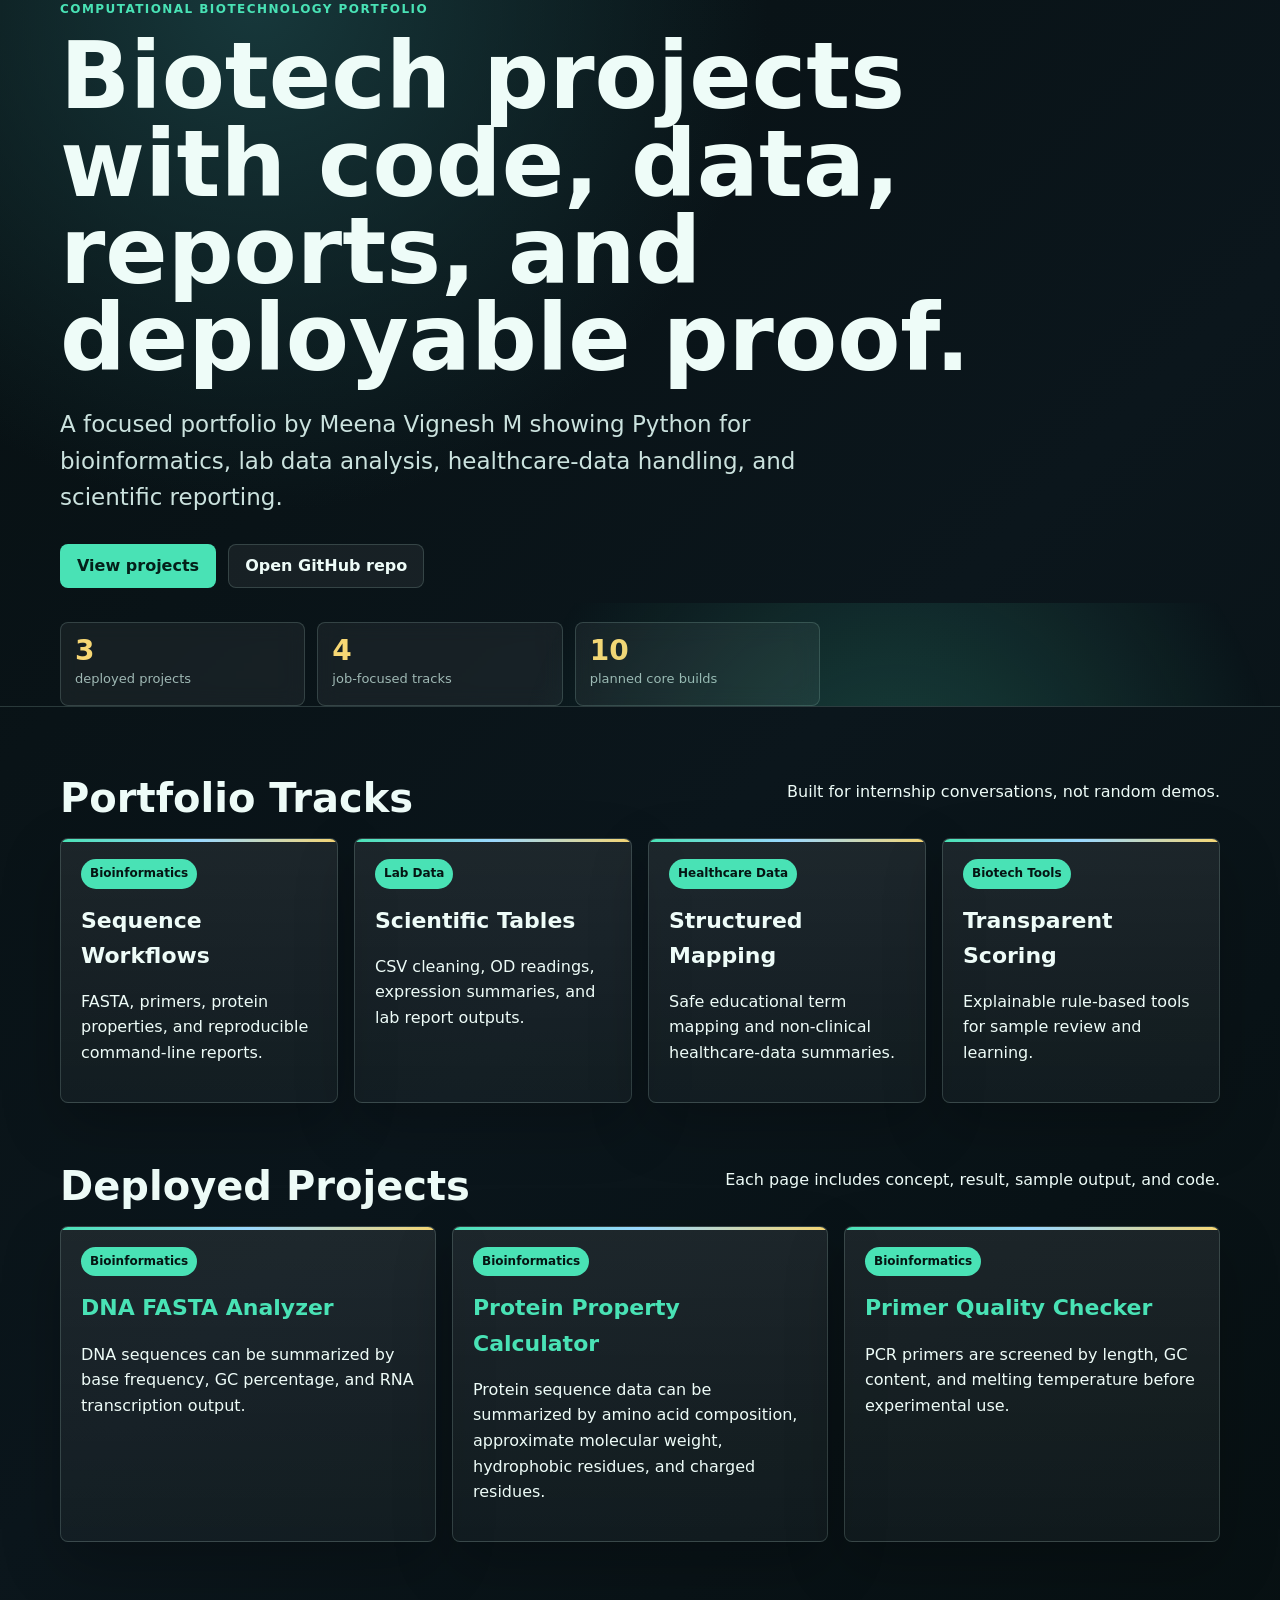
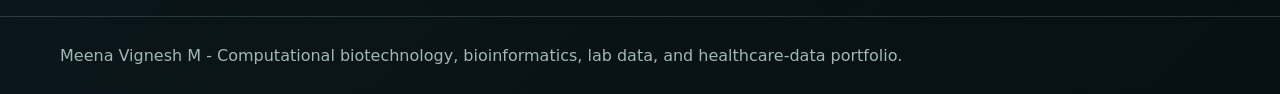
==== docs/index.html @ 9bc1ad7c "Add primer project to Pages home" ====
<!doctype html>
<html lang="en">
<head>
  <meta charset="utf-8">
  <meta name="viewport" content="width=device-width, initial-scale=1">
  <title>Computational Biotechnology Portfolio</title>
  <style>
:root { color-scheme: dark; --bg: #071012; --panel: #0d1b1f; --ink: #eefcf8; --muted: #9fb8b4; --line: rgba(191,231,223,.18); --accent: #49e2b5; --accent2: #9ad8ff; --gold: #f7d774; }
* { box-sizing: border-box; } body { margin: 0; font-family: Inter, ui-sans-serif, system-ui, -apple-system, Segoe UI, Arial, sans-serif; color: var(--ink); background: radial-gradient(circle at 20% 0%, #17383b 0, transparent 32rem), linear-gradient(135deg, #071012, #0b161c 52%, #071012); line-height: 1.6; } a { color: var(--accent); text-decoration: none; } a:hover { text-decoration: underline; } .wrap { width: min(1160px, calc(100% - 34px)); margin: 0 auto; } .hero { min-height: 78vh; display: grid; align-items: center; border-bottom: 1px solid var(--line); position: relative; overflow: hidden; } .hero:after { content: ""; position: absolute; inset: auto -10% -45% 30%; height: 420px; background: radial-gradient(circle, rgba(73,226,181,.22), transparent 70%); pointer-events: none; } .kicker { color: var(--accent); font-weight: 800; letter-spacing: .12em; text-transform: uppercase; font-size: 12px; } h1 { max-width: 920px; margin: 14px 0 18px; font-size: clamp(42px, 8vw, 92px); line-height: .95; letter-spacing: 0; } .lead { max-width: 760px; color: #cbe2de; font-size: clamp(17px, 2.2vw, 23px); } .hero-actions { display: flex; flex-wrap: wrap; gap: 12px; margin-top: 28px; } .button { display: inline-flex; align-items: center; justify-content: center; min-height: 44px; padding: 0 16px; border-radius: 8px; border: 1px solid var(--line); background: rgba(255,255,255,.06); color: var(--ink); font-weight: 750; } .button.primary { background: var(--accent); color: #04201a; border-color: transparent; } .stats { display: grid; grid-template-columns: repeat(auto-fit, minmax(160px, 1fr)); gap: 12px; margin-top: 34px; max-width: 760px; } .stat { border: 1px solid var(--line); background: rgba(255,255,255,.055); border-radius: 8px; padding: 14px; backdrop-filter: blur(10px); } .stat strong { display: block; font-size: 28px; line-height: 1; color: var(--gold); } .stat span { color: var(--muted); font-size: 13px; } main { padding: 56px 0 74px; } .section-title { display: flex; align-items: end; justify-content: space-between; gap: 18px; margin: 0 0 18px; } h2 { margin: 0; font-size: clamp(25px, 4vw, 40px); line-height: 1.1; } .grid { display: grid; grid-template-columns: repeat(auto-fit, minmax(265px, 1fr)); gap: 16px; } .card { position: relative; overflow: hidden; border: 1px solid var(--line); background: linear-gradient(180deg, rgba(255,255,255,.08), rgba(255,255,255,.035)); border-radius: 8px; padding: 20px; min-height: 210px; box-shadow: 0 22px 60px rgba(0,0,0,.24); } .card:before { content: ""; position: absolute; inset: 0 0 auto; height: 3px; background: linear-gradient(90deg, var(--accent), var(--accent2), var(--gold)); } .card h3 { margin: 14px 0 8px; font-size: 22px; } .pill { display: inline-flex; padding: 5px 9px; border-radius: 999px; color: #051513; background: var(--accent); font-size: 12px; font-weight: 850; } footer { border-top: 1px solid var(--line); padding: 26px 0; color: var(--muted); }
@media (max-width: 860px) { .hero { min-height: auto; padding: 72px 0; } }
  </style>
</head>
<body>
<header class="hero"><div class="wrap">
  <div class="kicker">Computational Biotechnology Portfolio</div>
  <h1>Biotech projects with code, data, reports, and deployable proof.</h1>
  <p class="lead">A focused portfolio by Meena Vignesh M showing Python for bioinformatics, lab data analysis, healthcare-data handling, and scientific reporting.</p>
  <div class="hero-actions"><a class="button primary" href="#projects">View projects</a><a class="button" href="https://github.com/meenavignesh-svg/daily-biotech-projects">Open GitHub repo</a></div>
  <div class="stats"><div class="stat"><strong>3</strong><span>deployed projects</span></div><div class="stat"><strong>4</strong><span>job-focused tracks</span></div><div class="stat"><strong>10</strong><span>planned core builds</span></div></div>
</div></header>
<main><div class="wrap">
<div class="section-title"><h2>Portfolio Tracks</h2><p>Built for internship conversations, not random demos.</p></div>
<div class="grid">
  <div class="card"><span class="pill">Bioinformatics</span><h3>Sequence Workflows</h3><p>FASTA, primers, protein properties, and reproducible command-line reports.</p></div>
  <div class="card"><span class="pill">Lab Data</span><h3>Scientific Tables</h3><p>CSV cleaning, OD readings, expression summaries, and lab report outputs.</p></div>
  <div class="card"><span class="pill">Healthcare Data</span><h3>Structured Mapping</h3><p>Safe educational term mapping and non-clinical healthcare-data summaries.</p></div>
  <div class="card"><span class="pill">Biotech Tools</span><h3>Transparent Scoring</h3><p>Explainable rule-based tools for sample review and learning.</p></div>
</div>
<div class="section-title" id="projects" style="margin-top:48px"><h2>Deployed Projects</h2><p>Each page includes concept, result, sample output, and code.</p></div>
<div class="grid">
<article class="card"><span class="pill">Bioinformatics</span><h3><a href="bioinformatics/01-dna-fasta-analyzer/">DNA FASTA Analyzer</a></h3><p>DNA sequences can be summarized by base frequency, GC percentage, and RNA transcription output.</p></article>
<article class="card"><span class="pill">Bioinformatics</span><h3><a href="bioinformatics/02-protein-property-calculator/">Protein Property Calculator</a></h3><p>Protein sequence data can be summarized by amino acid composition, approximate molecular weight, hydrophobic residues, and charged residues.</p></article>
<article class="card"><span class="pill">Bioinformatics</span><h3><a href="bioinformatics/03-primer-quality-checker/">Primer Quality Checker</a></h3><p>PCR primers are screened by length, GC content, and melting temperature before experimental use.</p></article>
</div>
</div></main>
<footer><div class="wrap">Meena Vignesh M - Computational biotechnology, bioinformatics, lab data, and healthcare-data portfolio.</div></footer>
</body>
</html>
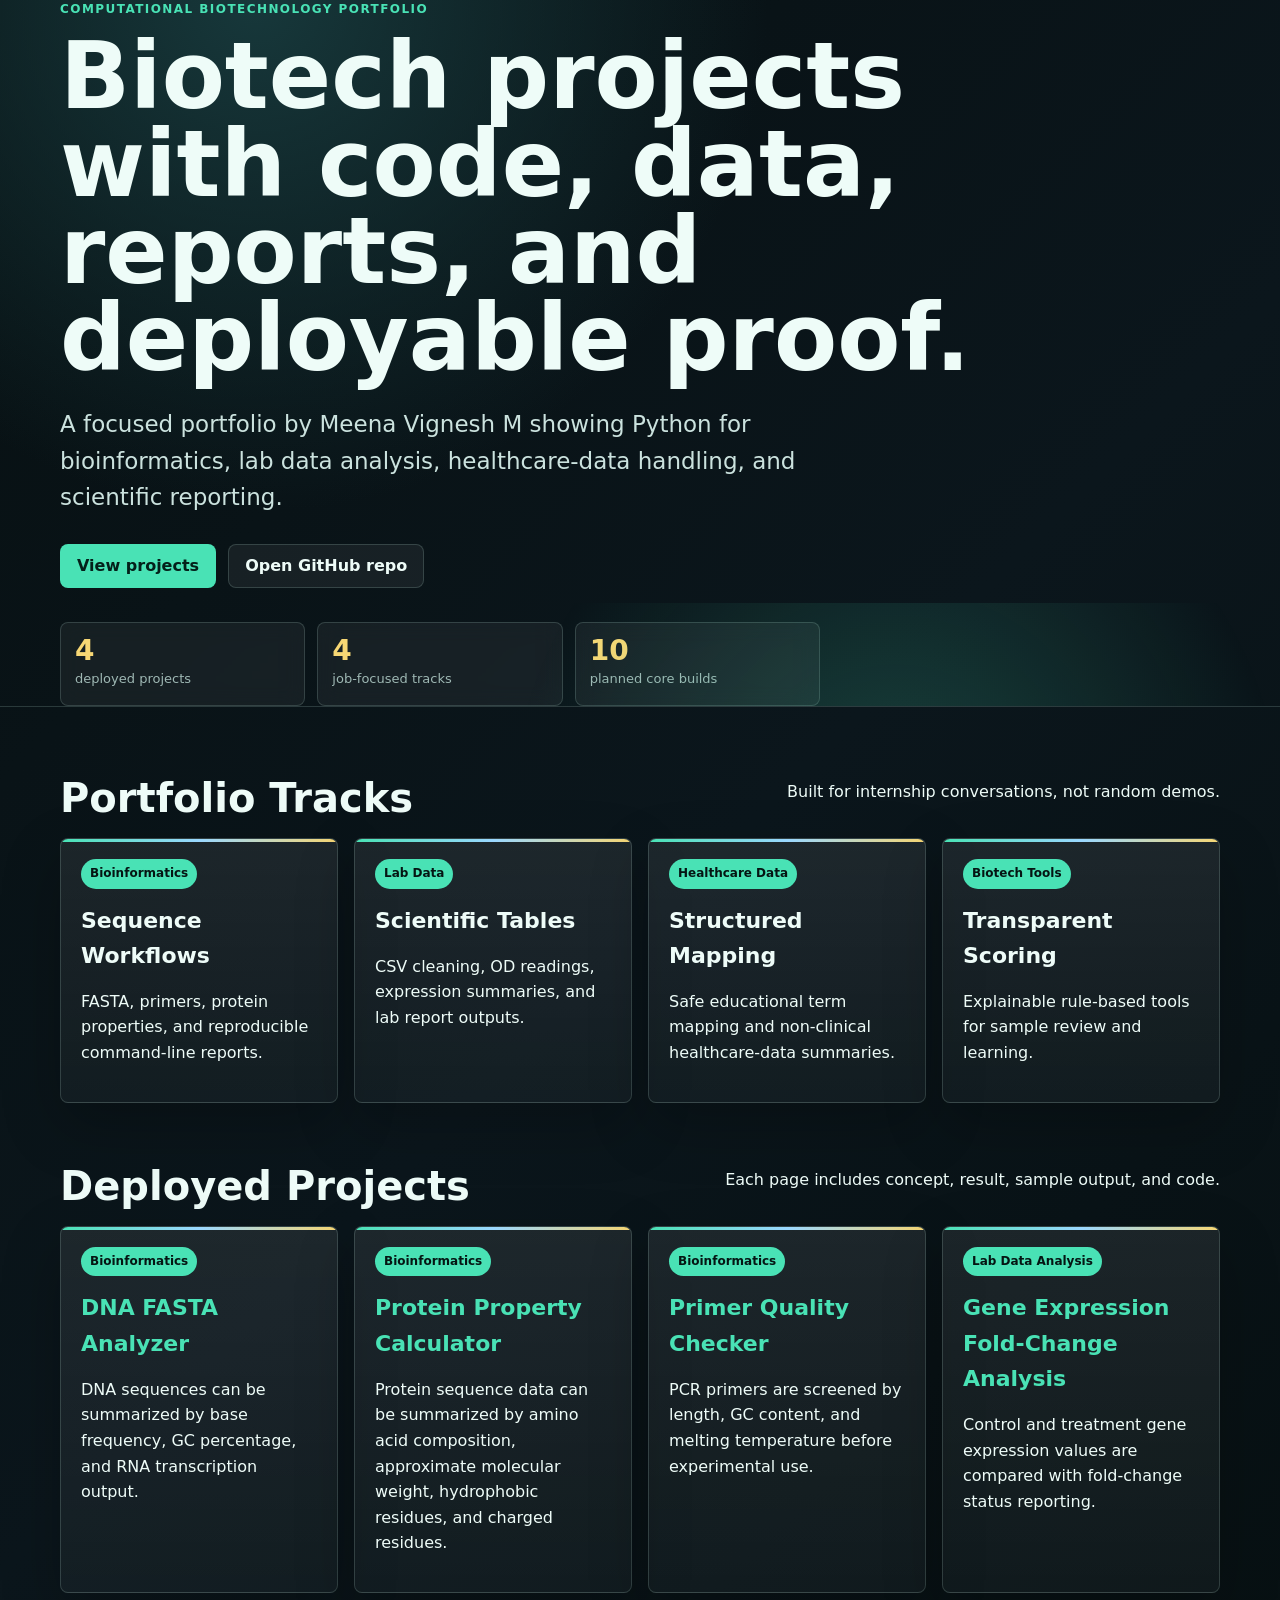
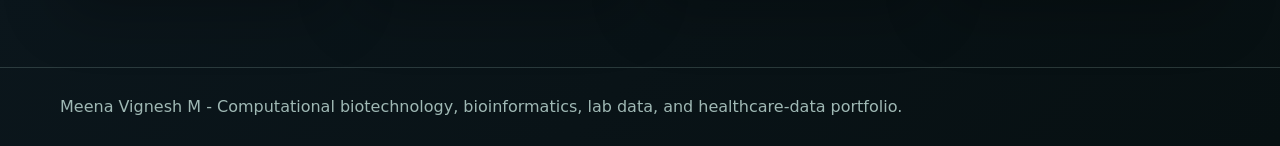
==== commit 978c18ac: "Add gene expression project to Pages home" ====
--- a/docs/index.html
+++ b/docs/index.html
@@ -16,7 +16,7 @@
   <h1>Biotech projects with code, data, reports, and deployable proof.</h1>
   <p class="lead">A focused portfolio by Meena Vignesh M showing Python for bioinformatics, lab data analysis, healthcare-data handling, and scientific reporting.</p>
   <div class="hero-actions"><a class="button primary" href="#projects">View projects</a><a class="button" href="https://github.com/meenavignesh-svg/daily-biotech-projects">Open GitHub repo</a></div>
-  <div class="stats"><div class="stat"><strong>3</strong><span>deployed projects</span></div><div class="stat"><strong>4</strong><span>job-focused tracks</span></div><div class="stat"><strong>10</strong><span>planned core builds</span></div></div>
+  <div class="stats"><div class="stat"><strong>4</strong><span>deployed projects</span></div><div class="stat"><strong>4</strong><span>job-focused tracks</span></div><div class="stat"><strong>10</strong><span>planned core builds</span></div></div>
 </div></header>
 <main><div class="wrap">
 <div class="section-title"><h2>Portfolio Tracks</h2><p>Built for internship conversations, not random demos.</p></div>
@@ -31,6 +31,7 @@
 <article class="card"><span class="pill">Bioinformatics</span><h3><a href="bioinformatics/01-dna-fasta-analyzer/">DNA FASTA Analyzer</a></h3><p>DNA sequences can be summarized by base frequency, GC percentage, and RNA transcription output.</p></article>
 <article class="card"><span class="pill">Bioinformatics</span><h3><a href="bioinformatics/02-protein-property-calculator/">Protein Property Calculator</a></h3><p>Protein sequence data can be summarized by amino acid composition, approximate molecular weight, hydrophobic residues, and charged residues.</p></article>
 <article class="card"><span class="pill">Bioinformatics</span><h3><a href="bioinformatics/03-primer-quality-checker/">Primer Quality Checker</a></h3><p>PCR primers are screened by length, GC content, and melting temperature before experimental use.</p></article>
+<article class="card"><span class="pill">Lab Data Analysis</span><h3><a href="lab-data-analysis/04-gene-expression-fold-change-analysis/">Gene Expression Fold-Change Analysis</a></h3><p>Control and treatment gene expression values are compared with fold-change status reporting.</p></article>
 </div>
 </div></main>
 <footer><div class="wrap">Meena Vignesh M - Computational biotechnology, bioinformatics, lab data, and healthcare-data portfolio.</div></footer>
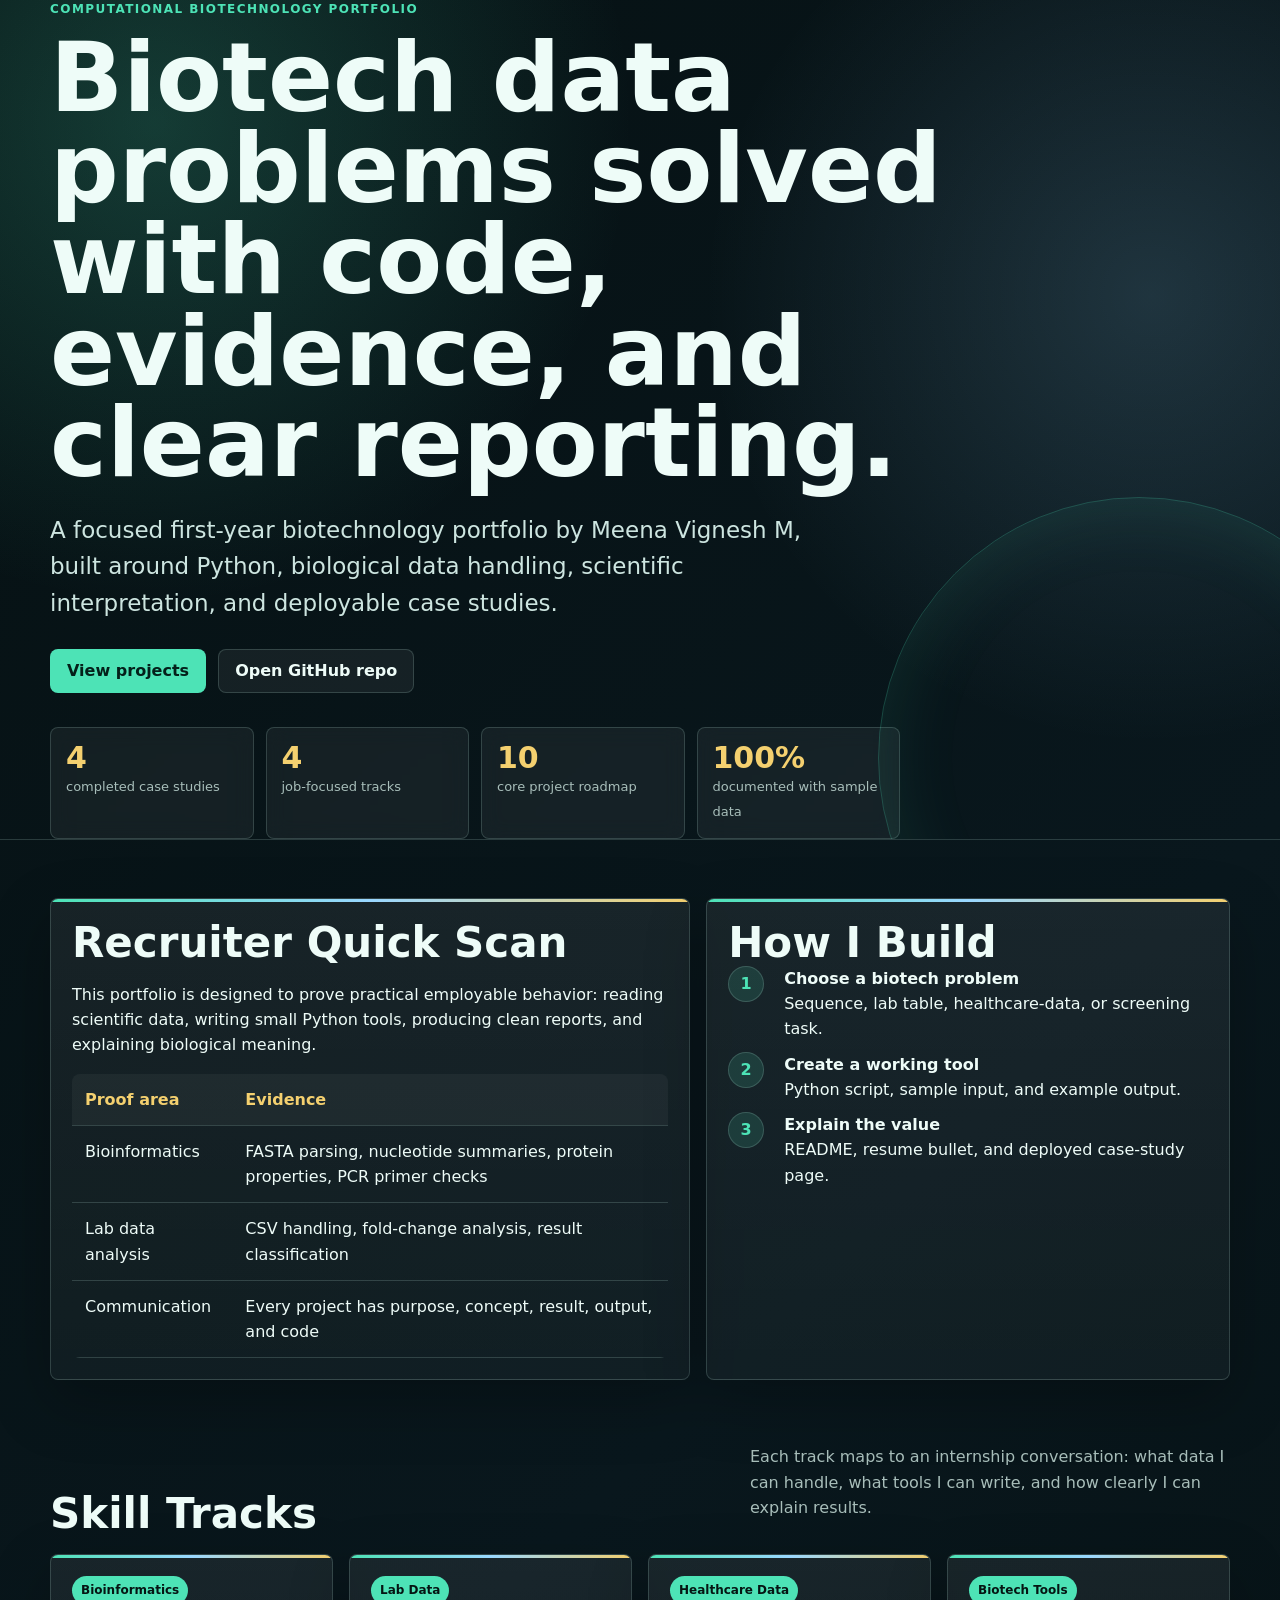
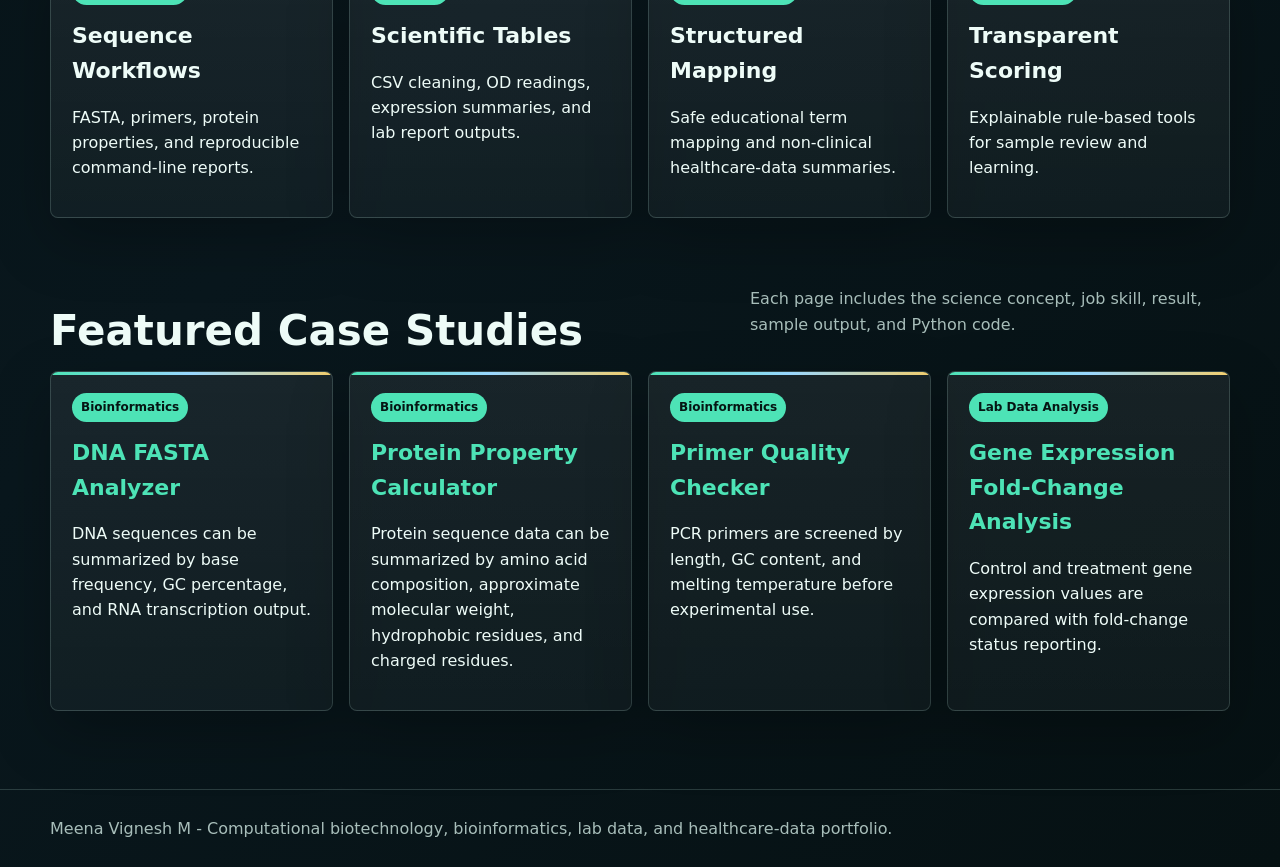
==== commit a02b754a: "Upgrade live portfolio homepage" ====
--- a/docs/index.html
+++ b/docs/index.html
@@ -5,28 +5,32 @@
   <meta name="viewport" content="width=device-width, initial-scale=1">
   <title>Computational Biotechnology Portfolio</title>
   <style>
-:root { color-scheme: dark; --bg: #071012; --panel: #0d1b1f; --ink: #eefcf8; --muted: #9fb8b4; --line: rgba(191,231,223,.18); --accent: #49e2b5; --accent2: #9ad8ff; --gold: #f7d774; }
-* { box-sizing: border-box; } body { margin: 0; font-family: Inter, ui-sans-serif, system-ui, -apple-system, Segoe UI, Arial, sans-serif; color: var(--ink); background: radial-gradient(circle at 20% 0%, #17383b 0, transparent 32rem), linear-gradient(135deg, #071012, #0b161c 52%, #071012); line-height: 1.6; } a { color: var(--accent); text-decoration: none; } a:hover { text-decoration: underline; } .wrap { width: min(1160px, calc(100% - 34px)); margin: 0 auto; } .hero { min-height: 78vh; display: grid; align-items: center; border-bottom: 1px solid var(--line); position: relative; overflow: hidden; } .hero:after { content: ""; position: absolute; inset: auto -10% -45% 30%; height: 420px; background: radial-gradient(circle, rgba(73,226,181,.22), transparent 70%); pointer-events: none; } .kicker { color: var(--accent); font-weight: 800; letter-spacing: .12em; text-transform: uppercase; font-size: 12px; } h1 { max-width: 920px; margin: 14px 0 18px; font-size: clamp(42px, 8vw, 92px); line-height: .95; letter-spacing: 0; } .lead { max-width: 760px; color: #cbe2de; font-size: clamp(17px, 2.2vw, 23px); } .hero-actions { display: flex; flex-wrap: wrap; gap: 12px; margin-top: 28px; } .button { display: inline-flex; align-items: center; justify-content: center; min-height: 44px; padding: 0 16px; border-radius: 8px; border: 1px solid var(--line); background: rgba(255,255,255,.06); color: var(--ink); font-weight: 750; } .button.primary { background: var(--accent); color: #04201a; border-color: transparent; } .stats { display: grid; grid-template-columns: repeat(auto-fit, minmax(160px, 1fr)); gap: 12px; margin-top: 34px; max-width: 760px; } .stat { border: 1px solid var(--line); background: rgba(255,255,255,.055); border-radius: 8px; padding: 14px; backdrop-filter: blur(10px); } .stat strong { display: block; font-size: 28px; line-height: 1; color: var(--gold); } .stat span { color: var(--muted); font-size: 13px; } main { padding: 56px 0 74px; } .section-title { display: flex; align-items: end; justify-content: space-between; gap: 18px; margin: 0 0 18px; } h2 { margin: 0; font-size: clamp(25px, 4vw, 40px); line-height: 1.1; } .grid { display: grid; grid-template-columns: repeat(auto-fit, minmax(265px, 1fr)); gap: 16px; } .card { position: relative; overflow: hidden; border: 1px solid var(--line); background: linear-gradient(180deg, rgba(255,255,255,.08), rgba(255,255,255,.035)); border-radius: 8px; padding: 20px; min-height: 210px; box-shadow: 0 22px 60px rgba(0,0,0,.24); } .card:before { content: ""; position: absolute; inset: 0 0 auto; height: 3px; background: linear-gradient(90deg, var(--accent), var(--accent2), var(--gold)); } .card h3 { margin: 14px 0 8px; font-size: 22px; } .pill { display: inline-flex; padding: 5px 9px; border-radius: 999px; color: #051513; background: var(--accent); font-size: 12px; font-weight: 850; } footer { border-top: 1px solid var(--line); padding: 26px 0; color: var(--muted); }
-@media (max-width: 860px) { .hero { min-height: auto; padding: 72px 0; } }
+:root { color-scheme: dark; --bg: #061113; --panel: rgba(255,255,255,.065); --panel2: rgba(255,255,255,.035); --ink: #eefcf8; --muted: #a8beba; --line: rgba(196,235,226,.18); --accent: #4de3b6; --blue: #99d7ff; --gold: #f4d06f; }
+* { box-sizing: border-box; } html { scroll-behavior: smooth; } body { margin: 0; font-family: Inter, ui-sans-serif, system-ui, -apple-system, Segoe UI, Arial, sans-serif; color: var(--ink); background: radial-gradient(circle at 12% 5%, rgba(77,227,182,.20), transparent 30rem), radial-gradient(circle at 90% 12%, rgba(153,215,255,.16), transparent 28rem), linear-gradient(135deg, #061113, #09171d 56%, #061113); line-height: 1.58; } a { color: var(--accent); text-decoration: none; } a:hover { text-decoration: underline; } .wrap { width: min(1180px, calc(100% - 34px)); margin: 0 auto; } .hero { min-height: 82vh; display: grid; align-items: center; border-bottom: 1px solid var(--line); position: relative; overflow: hidden; } .hero:after { content: ""; position: absolute; right: -120px; bottom: -180px; width: 520px; height: 520px; border: 1px solid rgba(77,227,182,.24); border-radius: 50%; box-shadow: inset 0 0 80px rgba(77,227,182,.12); } .kicker { color: var(--accent); font-weight: 850; letter-spacing: .12em; text-transform: uppercase; font-size: 12px; } h1 { max-width: 990px; margin: 14px 0 18px; font-size: clamp(42px, 8vw, 96px); line-height: .95; letter-spacing: 0; } .lead { max-width: 800px; color: #cde5e0; font-size: clamp(17px, 2.1vw, 23px); } .hero-actions { display: flex; flex-wrap: wrap; gap: 12px; margin-top: 28px; } .button { display: inline-flex; align-items: center; justify-content: center; min-height: 44px; padding: 0 16px; border-radius: 8px; border: 1px solid var(--line); background: rgba(255,255,255,.06); color: var(--ink); font-weight: 760; } .button.primary { background: var(--accent); color: #04201a; border-color: transparent; } .stats { display: grid; grid-template-columns: repeat(auto-fit, minmax(170px, 1fr)); gap: 12px; margin-top: 34px; max-width: 850px; } .stat { border: 1px solid var(--line); background: rgba(255,255,255,.055); border-radius: 8px; padding: 15px; backdrop-filter: blur(10px); } .stat strong { display: block; font-size: 30px; line-height: 1; color: var(--gold); } .stat span { color: var(--muted); font-size: 13px; } main { padding: 58px 0 78px; } .section-title { display: flex; align-items: end; justify-content: space-between; gap: 18px; margin: 0 0 18px; } .section-title p { color: var(--muted); max-width: 480px; } h2 { margin: 0; font-size: clamp(25px, 4vw, 42px); line-height: 1.08; } h3 { margin: 14px 0 8px; font-size: 22px; } .grid { display: grid; grid-template-columns: repeat(auto-fit, minmax(265px, 1fr)); gap: 16px; } .card, .panel { position: relative; overflow: hidden; border: 1px solid var(--line); background: linear-gradient(180deg, var(--panel), var(--panel2)); border-radius: 8px; padding: 21px; box-shadow: 0 22px 60px rgba(0,0,0,.25); } .card { min-height: 218px; } .card:before, .panel:before { content: ""; position: absolute; inset: 0 0 auto; height: 3px; background: linear-gradient(90deg, var(--accent), var(--blue), var(--gold)); } .pill { display: inline-flex; padding: 5px 9px; border-radius: 999px; color: #051513; background: var(--accent); font-size: 12px; font-weight: 850; } .proof { display: grid; grid-template-columns: 1.1fr .9fr; gap: 16px; margin-bottom: 48px; } .matrix { width: 100%; border-collapse: collapse; overflow: hidden; border-radius: 8px; } .matrix th, .matrix td { padding: 13px; border-bottom: 1px solid var(--line); text-align: left; vertical-align: top; } .matrix th { color: var(--gold); background: rgba(255,255,255,.045); } .timeline { display: grid; gap: 10px; } .step { display: grid; grid-template-columns: 44px 1fr; gap: 12px; align-items: start; } .num { width: 36px; height: 36px; border-radius: 50%; display: grid; place-items: center; background: rgba(77,227,182,.14); border: 1px solid var(--line); color: var(--accent); font-weight: 850; } footer { border-top: 1px solid var(--line); padding: 26px 0; color: var(--muted); }
+@media (max-width: 860px) { .proof { grid-template-columns: 1fr; } .hero { min-height: auto; padding: 72px 0; } .section-title { display: block; } }
   </style>
 </head>
 <body>
 <header class="hero"><div class="wrap">
   <div class="kicker">Computational Biotechnology Portfolio</div>
-  <h1>Biotech projects with code, data, reports, and deployable proof.</h1>
-  <p class="lead">A focused portfolio by Meena Vignesh M showing Python for bioinformatics, lab data analysis, healthcare-data handling, and scientific reporting.</p>
+  <h1>Biotech data problems solved with code, evidence, and clear reporting.</h1>
+  <p class="lead">A focused first-year biotechnology portfolio by Meena Vignesh M, built around Python, biological data handling, scientific interpretation, and deployable case studies.</p>
   <div class="hero-actions"><a class="button primary" href="#projects">View projects</a><a class="button" href="https://github.com/meenavignesh-svg/daily-biotech-projects">Open GitHub repo</a></div>
-  <div class="stats"><div class="stat"><strong>4</strong><span>deployed projects</span></div><div class="stat"><strong>4</strong><span>job-focused tracks</span></div><div class="stat"><strong>10</strong><span>planned core builds</span></div></div>
+  <div class="stats"><div class="stat"><strong>4</strong><span>completed case studies</span></div><div class="stat"><strong>4</strong><span>job-focused tracks</span></div><div class="stat"><strong>10</strong><span>core project roadmap</span></div><div class="stat"><strong>100%</strong><span>documented with sample data</span></div></div>
 </div></header>
 <main><div class="wrap">
-<div class="section-title"><h2>Portfolio Tracks</h2><p>Built for internship conversations, not random demos.</p></div>
+<section class="proof">
+  <div class="panel"><h2>Recruiter Quick Scan</h2><p>This portfolio is designed to prove practical employable behavior: reading scientific data, writing small Python tools, producing clean reports, and explaining biological meaning.</p><table class="matrix"><tr><th>Proof area</th><th>Evidence</th></tr><tr><td>Bioinformatics</td><td>FASTA parsing, nucleotide summaries, protein properties, PCR primer checks</td></tr><tr><td>Lab data analysis</td><td>CSV handling, fold-change analysis, result classification</td></tr><tr><td>Communication</td><td>Every project has purpose, concept, result, output, and code</td></tr></table></div>
+  <div class="panel"><h2>How I Build</h2><div class="timeline"><div class="step"><div class="num">1</div><div><strong>Choose a biotech problem</strong><br><span>Sequence, lab table, healthcare-data, or screening task.</span></div></div><div class="step"><div class="num">2</div><div><strong>Create a working tool</strong><br><span>Python script, sample input, and example output.</span></div></div><div class="step"><div class="num">3</div><div><strong>Explain the value</strong><br><span>README, resume bullet, and deployed case-study page.</span></div></div></div></div>
+</section>
+<div class="section-title"><h2>Skill Tracks</h2><p>Each track maps to an internship conversation: what data I can handle, what tools I can write, and how clearly I can explain results.</p></div>
 <div class="grid">
   <div class="card"><span class="pill">Bioinformatics</span><h3>Sequence Workflows</h3><p>FASTA, primers, protein properties, and reproducible command-line reports.</p></div>
   <div class="card"><span class="pill">Lab Data</span><h3>Scientific Tables</h3><p>CSV cleaning, OD readings, expression summaries, and lab report outputs.</p></div>
   <div class="card"><span class="pill">Healthcare Data</span><h3>Structured Mapping</h3><p>Safe educational term mapping and non-clinical healthcare-data summaries.</p></div>
   <div class="card"><span class="pill">Biotech Tools</span><h3>Transparent Scoring</h3><p>Explainable rule-based tools for sample review and learning.</p></div>
 </div>
-<div class="section-title" id="projects" style="margin-top:48px"><h2>Deployed Projects</h2><p>Each page includes concept, result, sample output, and code.</p></div>
+<div class="section-title" id="projects" style="margin-top:52px"><h2>Featured Case Studies</h2><p>Each page includes the science concept, job skill, result, sample output, and Python code.</p></div>
 <div class="grid">
 <article class="card"><span class="pill">Bioinformatics</span><h3><a href="bioinformatics/01-dna-fasta-analyzer/">DNA FASTA Analyzer</a></h3><p>DNA sequences can be summarized by base frequency, GC percentage, and RNA transcription output.</p></article>
 <article class="card"><span class="pill">Bioinformatics</span><h3><a href="bioinformatics/02-protein-property-calculator/">Protein Property Calculator</a></h3><p>Protein sequence data can be summarized by amino acid composition, approximate molecular weight, hydrophobic residues, and charged residues.</p></article>
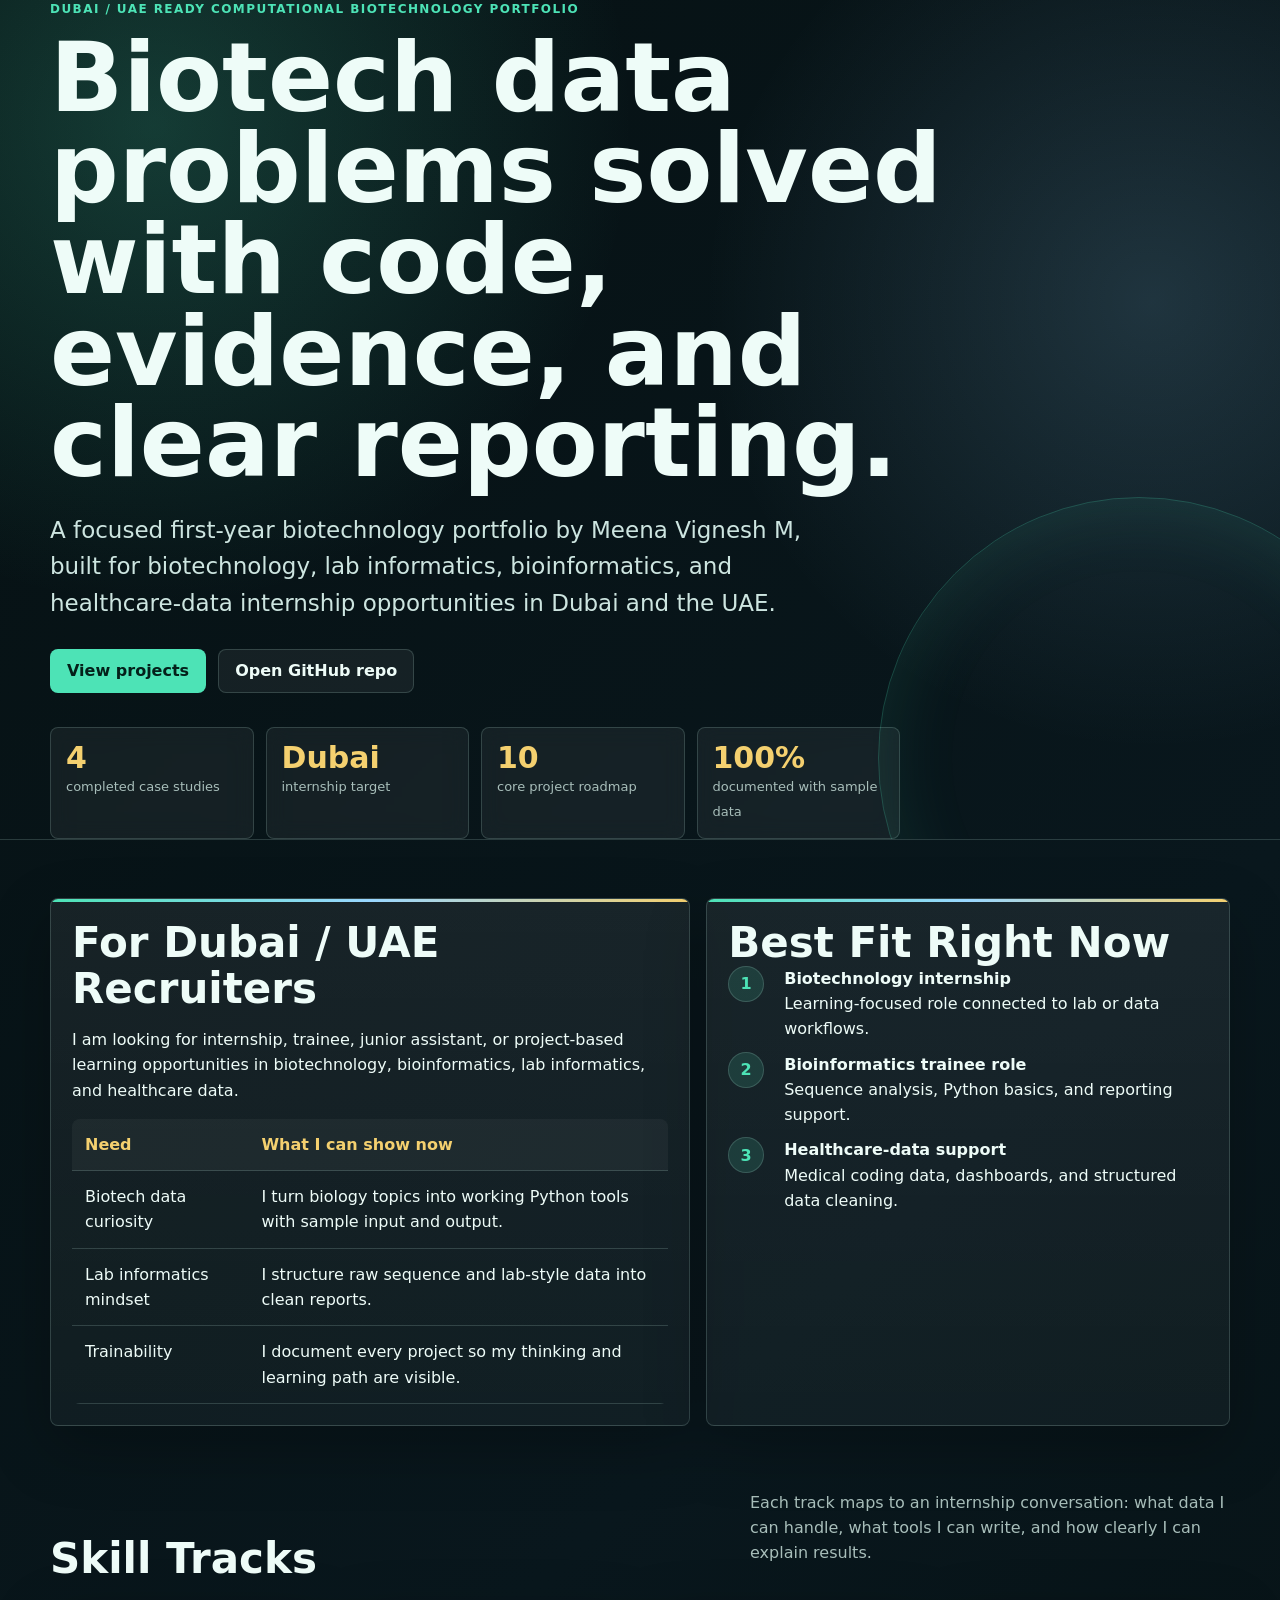
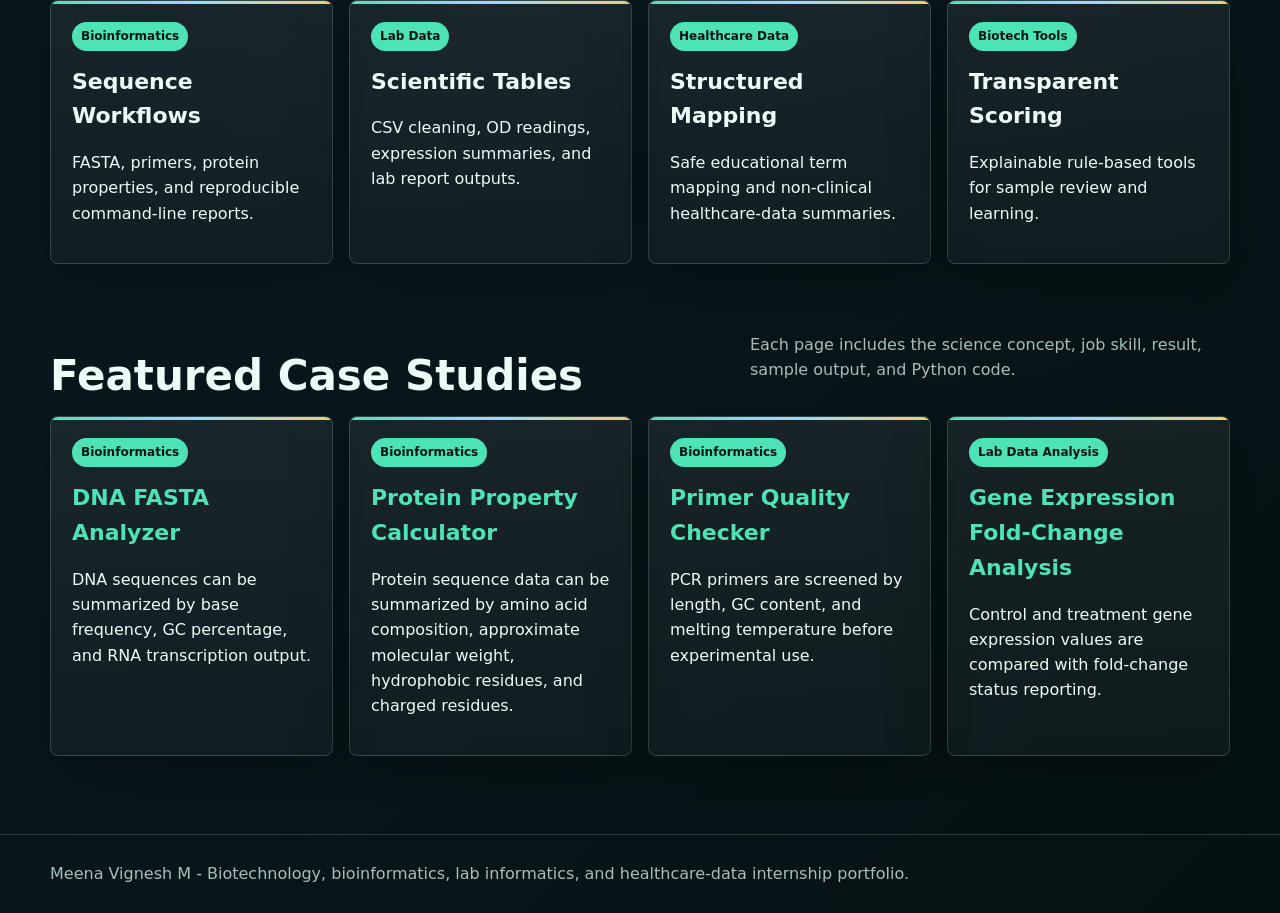
==== commit 20b23694: "Add Dubai recruiter section to Pages home" ====
--- a/docs/index.html
+++ b/docs/index.html
@@ -12,16 +12,16 @@
 </head>
 <body>
 <header class="hero"><div class="wrap">
-  <div class="kicker">Computational Biotechnology Portfolio</div>
+  <div class="kicker">Dubai / UAE Ready Computational Biotechnology Portfolio</div>
   <h1>Biotech data problems solved with code, evidence, and clear reporting.</h1>
-  <p class="lead">A focused first-year biotechnology portfolio by Meena Vignesh M, built around Python, biological data handling, scientific interpretation, and deployable case studies.</p>
+  <p class="lead">A focused first-year biotechnology portfolio by Meena Vignesh M, built for biotechnology, lab informatics, bioinformatics, and healthcare-data internship opportunities in Dubai and the UAE.</p>
   <div class="hero-actions"><a class="button primary" href="#projects">View projects</a><a class="button" href="https://github.com/meenavignesh-svg/daily-biotech-projects">Open GitHub repo</a></div>
-  <div class="stats"><div class="stat"><strong>4</strong><span>completed case studies</span></div><div class="stat"><strong>4</strong><span>job-focused tracks</span></div><div class="stat"><strong>10</strong><span>core project roadmap</span></div><div class="stat"><strong>100%</strong><span>documented with sample data</span></div></div>
+  <div class="stats"><div class="stat"><strong>4</strong><span>completed case studies</span></div><div class="stat"><strong>Dubai</strong><span>internship target</span></div><div class="stat"><strong>10</strong><span>core project roadmap</span></div><div class="stat"><strong>100%</strong><span>documented with sample data</span></div></div>
 </div></header>
 <main><div class="wrap">
 <section class="proof">
-  <div class="panel"><h2>Recruiter Quick Scan</h2><p>This portfolio is designed to prove practical employable behavior: reading scientific data, writing small Python tools, producing clean reports, and explaining biological meaning.</p><table class="matrix"><tr><th>Proof area</th><th>Evidence</th></tr><tr><td>Bioinformatics</td><td>FASTA parsing, nucleotide summaries, protein properties, PCR primer checks</td></tr><tr><td>Lab data analysis</td><td>CSV handling, fold-change analysis, result classification</td></tr><tr><td>Communication</td><td>Every project has purpose, concept, result, output, and code</td></tr></table></div>
-  <div class="panel"><h2>How I Build</h2><div class="timeline"><div class="step"><div class="num">1</div><div><strong>Choose a biotech problem</strong><br><span>Sequence, lab table, healthcare-data, or screening task.</span></div></div><div class="step"><div class="num">2</div><div><strong>Create a working tool</strong><br><span>Python script, sample input, and example output.</span></div></div><div class="step"><div class="num">3</div><div><strong>Explain the value</strong><br><span>README, resume bullet, and deployed case-study page.</span></div></div></div></div>
+  <div class="panel"><h2>For Dubai / UAE Recruiters</h2><p>I am looking for internship, trainee, junior assistant, or project-based learning opportunities in biotechnology, bioinformatics, lab informatics, and healthcare data.</p><table class="matrix"><tr><th>Need</th><th>What I can show now</th></tr><tr><td>Biotech data curiosity</td><td>I turn biology topics into working Python tools with sample input and output.</td></tr><tr><td>Lab informatics mindset</td><td>I structure raw sequence and lab-style data into clean reports.</td></tr><tr><td>Trainability</td><td>I document every project so my thinking and learning path are visible.</td></tr></table></div>
+  <div class="panel"><h2>Best Fit Right Now</h2><div class="timeline"><div class="step"><div class="num">1</div><div><strong>Biotechnology internship</strong><br><span>Learning-focused role connected to lab or data workflows.</span></div></div><div class="step"><div class="num">2</div><div><strong>Bioinformatics trainee role</strong><br><span>Sequence analysis, Python basics, and reporting support.</span></div></div><div class="step"><div class="num">3</div><div><strong>Healthcare-data support</strong><br><span>Medical coding data, dashboards, and structured data cleaning.</span></div></div></div></div>
 </section>
 <div class="section-title"><h2>Skill Tracks</h2><p>Each track maps to an internship conversation: what data I can handle, what tools I can write, and how clearly I can explain results.</p></div>
 <div class="grid">
@@ -38,6 +38,6 @@
 <article class="card"><span class="pill">Lab Data Analysis</span><h3><a href="lab-data-analysis/04-gene-expression-fold-change-analysis/">Gene Expression Fold-Change Analysis</a></h3><p>Control and treatment gene expression values are compared with fold-change status reporting.</p></article>
 </div>
 </div></main>
-<footer><div class="wrap">Meena Vignesh M - Computational biotechnology, bioinformatics, lab data, and healthcare-data portfolio.</div></footer>
+<footer><div class="wrap">Meena Vignesh M - Biotechnology, bioinformatics, lab informatics, and healthcare-data internship portfolio.</div></footer>
 </body>
 </html>
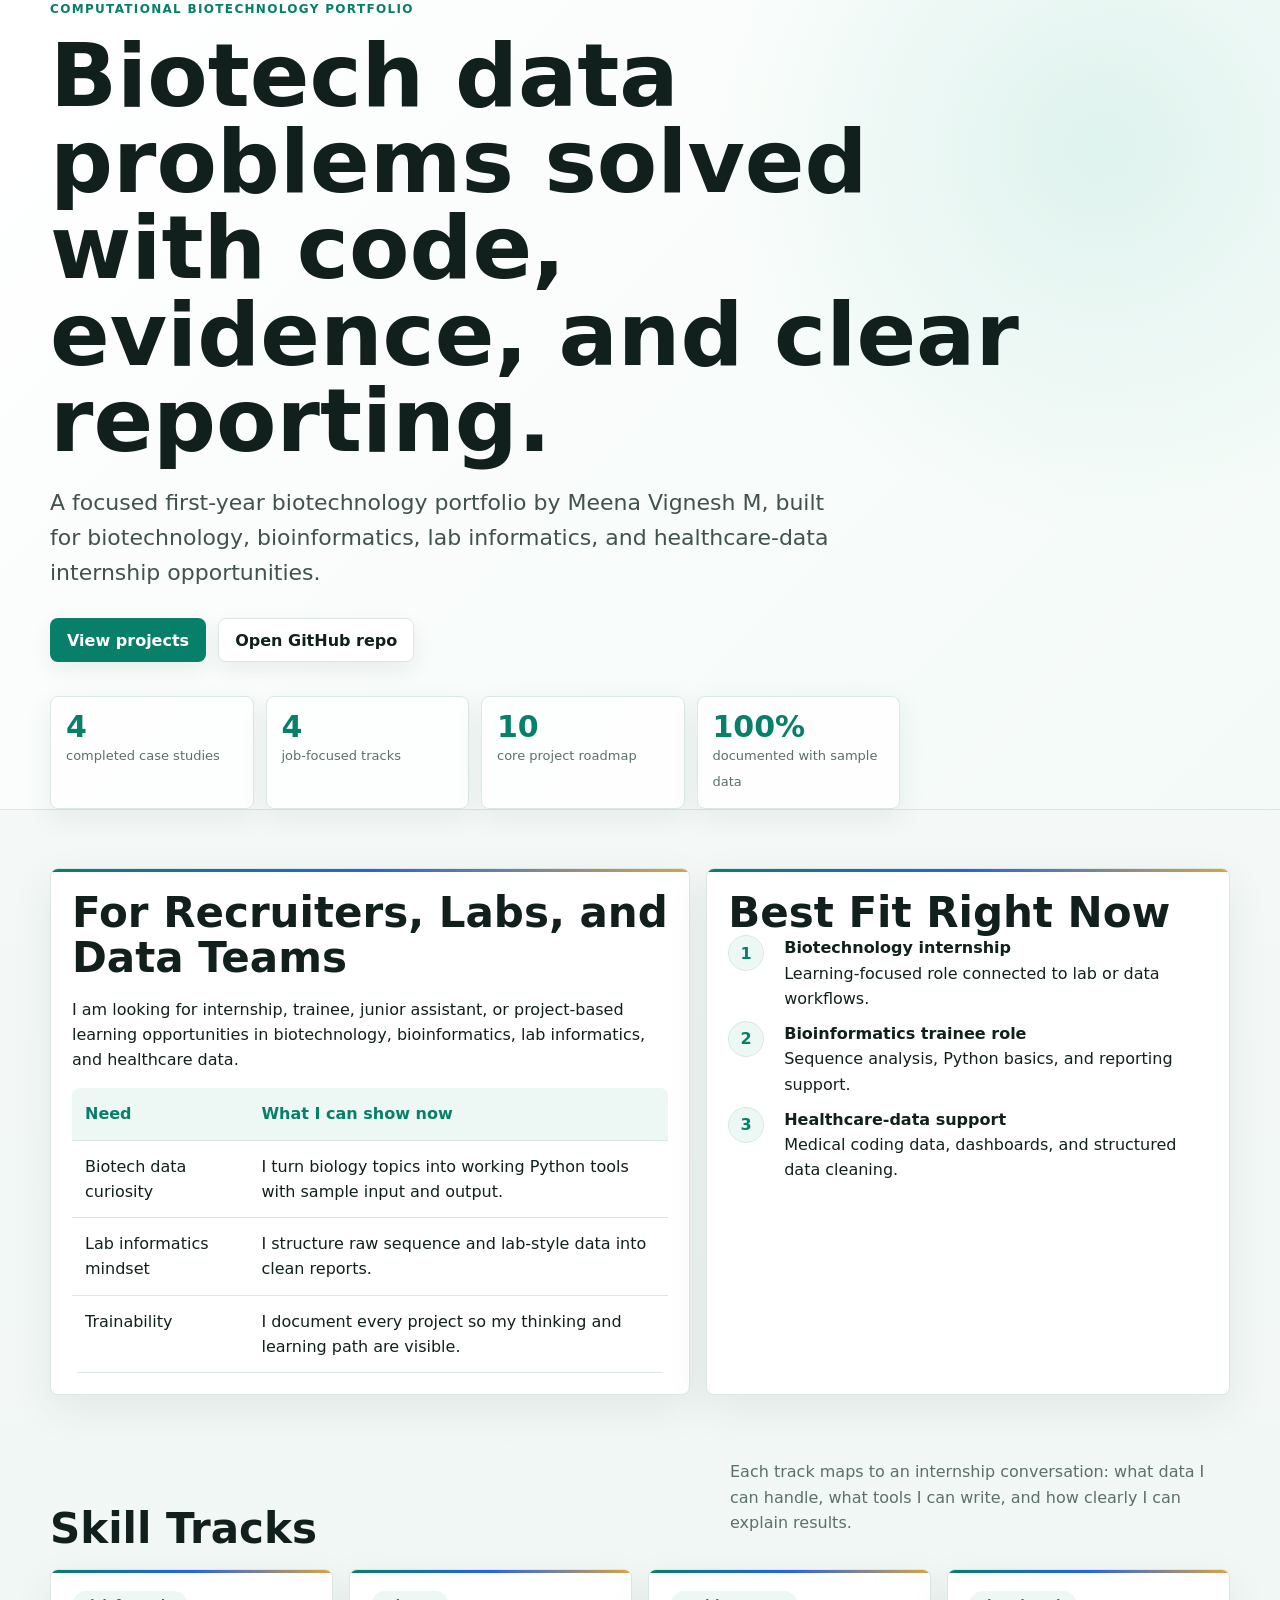
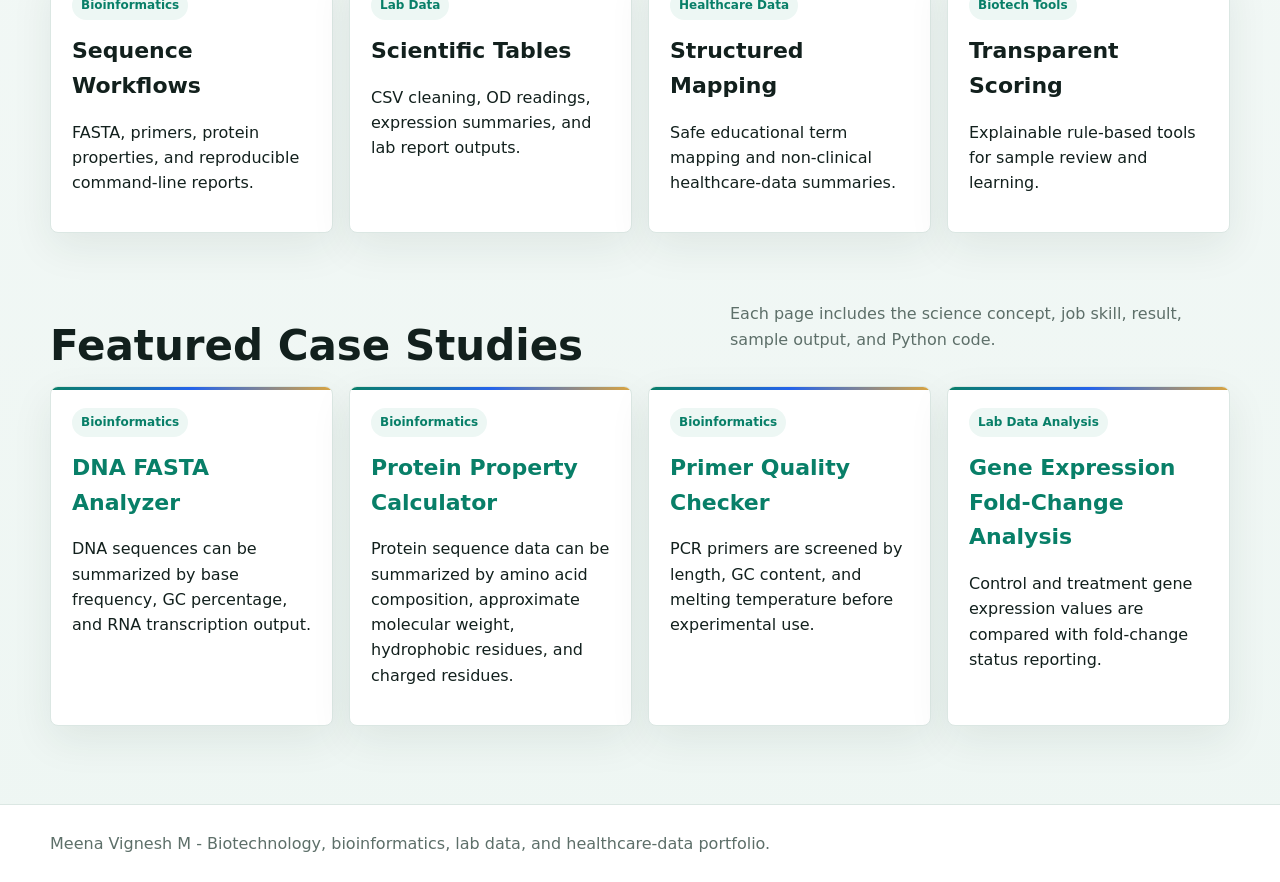
==== commit c4399bf0: "Switch live portfolio homepage to light global theme" ====
--- a/docs/index.html
+++ b/docs/index.html
@@ -5,22 +5,22 @@
   <meta name="viewport" content="width=device-width, initial-scale=1">
   <title>Computational Biotechnology Portfolio</title>
   <style>
-:root { color-scheme: dark; --bg: #061113; --panel: rgba(255,255,255,.065); --panel2: rgba(255,255,255,.035); --ink: #eefcf8; --muted: #a8beba; --line: rgba(196,235,226,.18); --accent: #4de3b6; --blue: #99d7ff; --gold: #f4d06f; }
-* { box-sizing: border-box; } html { scroll-behavior: smooth; } body { margin: 0; font-family: Inter, ui-sans-serif, system-ui, -apple-system, Segoe UI, Arial, sans-serif; color: var(--ink); background: radial-gradient(circle at 12% 5%, rgba(77,227,182,.20), transparent 30rem), radial-gradient(circle at 90% 12%, rgba(153,215,255,.16), transparent 28rem), linear-gradient(135deg, #061113, #09171d 56%, #061113); line-height: 1.58; } a { color: var(--accent); text-decoration: none; } a:hover { text-decoration: underline; } .wrap { width: min(1180px, calc(100% - 34px)); margin: 0 auto; } .hero { min-height: 82vh; display: grid; align-items: center; border-bottom: 1px solid var(--line); position: relative; overflow: hidden; } .hero:after { content: ""; position: absolute; right: -120px; bottom: -180px; width: 520px; height: 520px; border: 1px solid rgba(77,227,182,.24); border-radius: 50%; box-shadow: inset 0 0 80px rgba(77,227,182,.12); } .kicker { color: var(--accent); font-weight: 850; letter-spacing: .12em; text-transform: uppercase; font-size: 12px; } h1 { max-width: 990px; margin: 14px 0 18px; font-size: clamp(42px, 8vw, 96px); line-height: .95; letter-spacing: 0; } .lead { max-width: 800px; color: #cde5e0; font-size: clamp(17px, 2.1vw, 23px); } .hero-actions { display: flex; flex-wrap: wrap; gap: 12px; margin-top: 28px; } .button { display: inline-flex; align-items: center; justify-content: center; min-height: 44px; padding: 0 16px; border-radius: 8px; border: 1px solid var(--line); background: rgba(255,255,255,.06); color: var(--ink); font-weight: 760; } .button.primary { background: var(--accent); color: #04201a; border-color: transparent; } .stats { display: grid; grid-template-columns: repeat(auto-fit, minmax(170px, 1fr)); gap: 12px; margin-top: 34px; max-width: 850px; } .stat { border: 1px solid var(--line); background: rgba(255,255,255,.055); border-radius: 8px; padding: 15px; backdrop-filter: blur(10px); } .stat strong { display: block; font-size: 30px; line-height: 1; color: var(--gold); } .stat span { color: var(--muted); font-size: 13px; } main { padding: 58px 0 78px; } .section-title { display: flex; align-items: end; justify-content: space-between; gap: 18px; margin: 0 0 18px; } .section-title p { color: var(--muted); max-width: 480px; } h2 { margin: 0; font-size: clamp(25px, 4vw, 42px); line-height: 1.08; } h3 { margin: 14px 0 8px; font-size: 22px; } .grid { display: grid; grid-template-columns: repeat(auto-fit, minmax(265px, 1fr)); gap: 16px; } .card, .panel { position: relative; overflow: hidden; border: 1px solid var(--line); background: linear-gradient(180deg, var(--panel), var(--panel2)); border-radius: 8px; padding: 21px; box-shadow: 0 22px 60px rgba(0,0,0,.25); } .card { min-height: 218px; } .card:before, .panel:before { content: ""; position: absolute; inset: 0 0 auto; height: 3px; background: linear-gradient(90deg, var(--accent), var(--blue), var(--gold)); } .pill { display: inline-flex; padding: 5px 9px; border-radius: 999px; color: #051513; background: var(--accent); font-size: 12px; font-weight: 850; } .proof { display: grid; grid-template-columns: 1.1fr .9fr; gap: 16px; margin-bottom: 48px; } .matrix { width: 100%; border-collapse: collapse; overflow: hidden; border-radius: 8px; } .matrix th, .matrix td { padding: 13px; border-bottom: 1px solid var(--line); text-align: left; vertical-align: top; } .matrix th { color: var(--gold); background: rgba(255,255,255,.045); } .timeline { display: grid; gap: 10px; } .step { display: grid; grid-template-columns: 44px 1fr; gap: 12px; align-items: start; } .num { width: 36px; height: 36px; border-radius: 50%; display: grid; place-items: center; background: rgba(77,227,182,.14); border: 1px solid var(--line); color: var(--accent); font-weight: 850; } footer { border-top: 1px solid var(--line); padding: 26px 0; color: var(--muted); }
+:root { color-scheme: light; --bg: #f7faf9; --paper: #ffffff; --soft: #edf7f4; --ink: #12201d; --muted: #5d6f69; --line: #dbe7e3; --accent: #087f68; --blue: #2563eb; --gold: #946200; }
+* { box-sizing: border-box; } html { scroll-behavior: smooth; } body { margin: 0; font-family: Inter, ui-sans-serif, system-ui, -apple-system, Segoe UI, Arial, sans-serif; color: var(--ink); background: linear-gradient(180deg, #f7faf9, #eef6f3); line-height: 1.58; } a { color: var(--accent); text-decoration: none; } a:hover { text-decoration: underline; } .wrap { width: min(1180px, calc(100% - 34px)); margin: 0 auto; } .hero { min-height: 74vh; display: grid; align-items: center; border-bottom: 1px solid var(--line); background: radial-gradient(circle at 86% 18%, #dff3ee 0, transparent 24rem), linear-gradient(135deg, #ffffff, #f3faf7); } .kicker { color: var(--accent); font-weight: 850; letter-spacing: .11em; text-transform: uppercase; font-size: 12px; } h1 { max-width: 990px; margin: 14px 0 18px; font-size: clamp(40px, 7.4vw, 88px); line-height: .98; letter-spacing: 0; } .lead { max-width: 810px; color: #41524d; font-size: clamp(17px, 2.1vw, 22px); } .hero-actions { display: flex; flex-wrap: wrap; gap: 12px; margin-top: 28px; } .button { display: inline-flex; align-items: center; justify-content: center; min-height: 44px; padding: 0 16px; border-radius: 8px; border: 1px solid var(--line); background: var(--paper); color: var(--ink); font-weight: 760; box-shadow: 0 8px 22px rgba(20,50,43,.08); } .button.primary { background: var(--accent); color: #ffffff; border-color: transparent; } .stats { display: grid; grid-template-columns: repeat(auto-fit, minmax(170px, 1fr)); gap: 12px; margin-top: 34px; max-width: 850px; } .stat { border: 1px solid var(--line); background: rgba(255,255,255,.78); border-radius: 8px; padding: 15px; box-shadow: 0 8px 28px rgba(23,66,56,.08); } .stat strong { display: block; font-size: 30px; line-height: 1; color: var(--accent); } .stat span { color: var(--muted); font-size: 13px; } main { padding: 58px 0 78px; } .section-title { display: flex; align-items: end; justify-content: space-between; gap: 18px; margin: 0 0 18px; } .section-title p { color: var(--muted); max-width: 500px; } h2 { margin: 0; font-size: clamp(25px, 4vw, 42px); line-height: 1.08; } h3 { margin: 14px 0 8px; font-size: 22px; } .grid { display: grid; grid-template-columns: repeat(auto-fit, minmax(265px, 1fr)); gap: 16px; } .card, .panel { position: relative; overflow: hidden; border: 1px solid var(--line); background: var(--paper); border-radius: 8px; padding: 21px; box-shadow: 0 14px 42px rgba(20,50,43,.08); } .card { min-height: 218px; } .card:before, .panel:before { content: ""; position: absolute; inset: 0 0 auto; height: 3px; background: linear-gradient(90deg, var(--accent), var(--blue), #d9a441); } .pill { display: inline-flex; padding: 5px 9px; border-radius: 999px; color: var(--accent); background: var(--soft); font-size: 12px; font-weight: 850; } .proof { display: grid; grid-template-columns: 1.1fr .9fr; gap: 16px; margin-bottom: 48px; } .matrix { width: 100%; border-collapse: collapse; overflow: hidden; border-radius: 8px; } .matrix th, .matrix td { padding: 13px; border-bottom: 1px solid var(--line); text-align: left; vertical-align: top; } .matrix th { color: var(--accent); background: var(--soft); } .timeline { display: grid; gap: 10px; } .step { display: grid; grid-template-columns: 44px 1fr; gap: 12px; align-items: start; } .num { width: 36px; height: 36px; border-radius: 50%; display: grid; place-items: center; background: var(--soft); border: 1px solid var(--line); color: var(--accent); font-weight: 850; } footer { border-top: 1px solid var(--line); padding: 26px 0; color: var(--muted); background: #ffffff; }
 @media (max-width: 860px) { .proof { grid-template-columns: 1fr; } .hero { min-height: auto; padding: 72px 0; } .section-title { display: block; } }
   </style>
 </head>
 <body>
 <header class="hero"><div class="wrap">
-  <div class="kicker">Dubai / UAE Ready Computational Biotechnology Portfolio</div>
+  <div class="kicker">Computational Biotechnology Portfolio</div>
   <h1>Biotech data problems solved with code, evidence, and clear reporting.</h1>
-  <p class="lead">A focused first-year biotechnology portfolio by Meena Vignesh M, built for biotechnology, lab informatics, bioinformatics, and healthcare-data internship opportunities in Dubai and the UAE.</p>
+  <p class="lead">A focused first-year biotechnology portfolio by Meena Vignesh M, built for biotechnology, bioinformatics, lab informatics, and healthcare-data internship opportunities.</p>
   <div class="hero-actions"><a class="button primary" href="#projects">View projects</a><a class="button" href="https://github.com/meenavignesh-svg/daily-biotech-projects">Open GitHub repo</a></div>
-  <div class="stats"><div class="stat"><strong>4</strong><span>completed case studies</span></div><div class="stat"><strong>Dubai</strong><span>internship target</span></div><div class="stat"><strong>10</strong><span>core project roadmap</span></div><div class="stat"><strong>100%</strong><span>documented with sample data</span></div></div>
+  <div class="stats"><div class="stat"><strong>4</strong><span>completed case studies</span></div><div class="stat"><strong>4</strong><span>job-focused tracks</span></div><div class="stat"><strong>10</strong><span>core project roadmap</span></div><div class="stat"><strong>100%</strong><span>documented with sample data</span></div></div>
 </div></header>
 <main><div class="wrap">
 <section class="proof">
-  <div class="panel"><h2>For Dubai / UAE Recruiters</h2><p>I am looking for internship, trainee, junior assistant, or project-based learning opportunities in biotechnology, bioinformatics, lab informatics, and healthcare data.</p><table class="matrix"><tr><th>Need</th><th>What I can show now</th></tr><tr><td>Biotech data curiosity</td><td>I turn biology topics into working Python tools with sample input and output.</td></tr><tr><td>Lab informatics mindset</td><td>I structure raw sequence and lab-style data into clean reports.</td></tr><tr><td>Trainability</td><td>I document every project so my thinking and learning path are visible.</td></tr></table></div>
+  <div class="panel"><h2>For Recruiters, Labs, and Data Teams</h2><p>I am looking for internship, trainee, junior assistant, or project-based learning opportunities in biotechnology, bioinformatics, lab informatics, and healthcare data.</p><table class="matrix"><tr><th>Need</th><th>What I can show now</th></tr><tr><td>Biotech data curiosity</td><td>I turn biology topics into working Python tools with sample input and output.</td></tr><tr><td>Lab informatics mindset</td><td>I structure raw sequence and lab-style data into clean reports.</td></tr><tr><td>Trainability</td><td>I document every project so my thinking and learning path are visible.</td></tr></table></div>
   <div class="panel"><h2>Best Fit Right Now</h2><div class="timeline"><div class="step"><div class="num">1</div><div><strong>Biotechnology internship</strong><br><span>Learning-focused role connected to lab or data workflows.</span></div></div><div class="step"><div class="num">2</div><div><strong>Bioinformatics trainee role</strong><br><span>Sequence analysis, Python basics, and reporting support.</span></div></div><div class="step"><div class="num">3</div><div><strong>Healthcare-data support</strong><br><span>Medical coding data, dashboards, and structured data cleaning.</span></div></div></div></div>
 </section>
 <div class="section-title"><h2>Skill Tracks</h2><p>Each track maps to an internship conversation: what data I can handle, what tools I can write, and how clearly I can explain results.</p></div>
@@ -38,6 +38,6 @@
 <article class="card"><span class="pill">Lab Data Analysis</span><h3><a href="lab-data-analysis/04-gene-expression-fold-change-analysis/">Gene Expression Fold-Change Analysis</a></h3><p>Control and treatment gene expression values are compared with fold-change status reporting.</p></article>
 </div>
 </div></main>
-<footer><div class="wrap">Meena Vignesh M - Biotechnology, bioinformatics, lab informatics, and healthcare-data internship portfolio.</div></footer>
+<footer><div class="wrap">Meena Vignesh M - Biotechnology, bioinformatics, lab data, and healthcare-data portfolio.</div></footer>
 </body>
 </html>
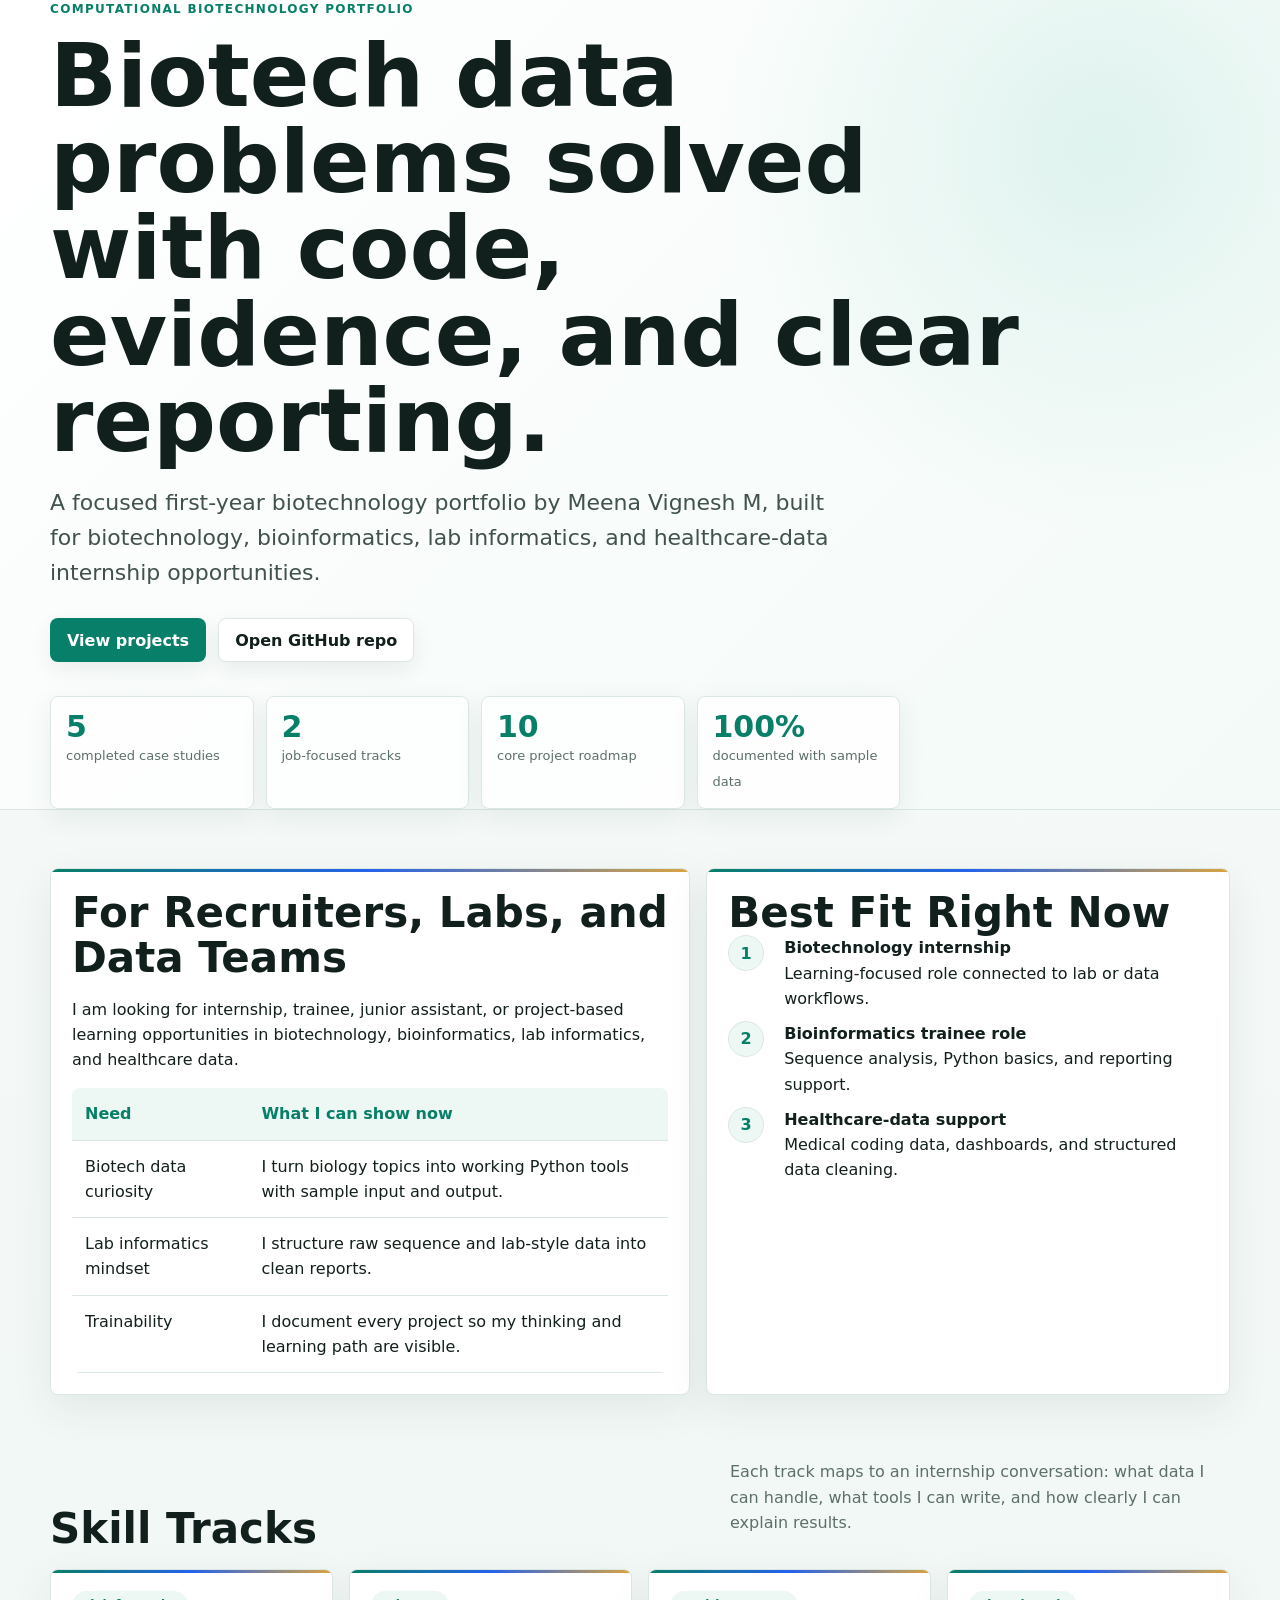
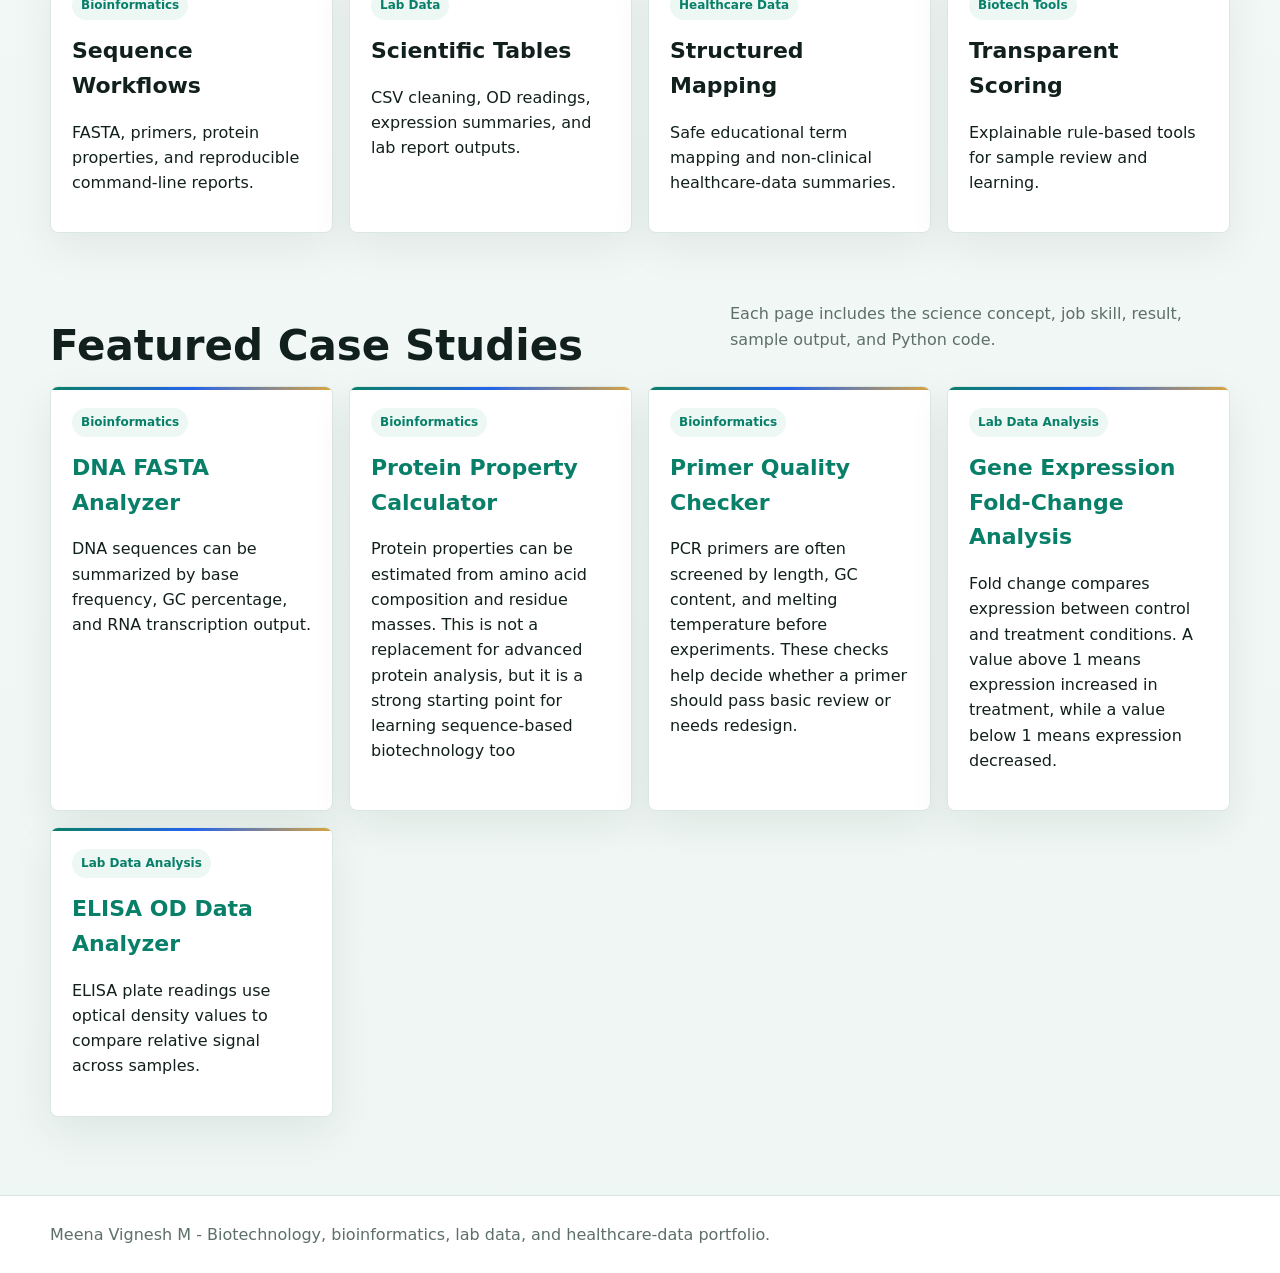
==== commit d4fa8e66: "Add computational biotech portfolio project" ====
--- a/docs/index.html
+++ b/docs/index.html
@@ -6,18 +6,58 @@
   <title>Computational Biotechnology Portfolio</title>
   <style>
 :root { color-scheme: light; --bg: #f7faf9; --paper: #ffffff; --soft: #edf7f4; --ink: #12201d; --muted: #5d6f69; --line: #dbe7e3; --accent: #087f68; --blue: #2563eb; --gold: #946200; }
-* { box-sizing: border-box; } html { scroll-behavior: smooth; } body { margin: 0; font-family: Inter, ui-sans-serif, system-ui, -apple-system, Segoe UI, Arial, sans-serif; color: var(--ink); background: linear-gradient(180deg, #f7faf9, #eef6f3); line-height: 1.58; } a { color: var(--accent); text-decoration: none; } a:hover { text-decoration: underline; } .wrap { width: min(1180px, calc(100% - 34px)); margin: 0 auto; } .hero { min-height: 74vh; display: grid; align-items: center; border-bottom: 1px solid var(--line); background: radial-gradient(circle at 86% 18%, #dff3ee 0, transparent 24rem), linear-gradient(135deg, #ffffff, #f3faf7); } .kicker { color: var(--accent); font-weight: 850; letter-spacing: .11em; text-transform: uppercase; font-size: 12px; } h1 { max-width: 990px; margin: 14px 0 18px; font-size: clamp(40px, 7.4vw, 88px); line-height: .98; letter-spacing: 0; } .lead { max-width: 810px; color: #41524d; font-size: clamp(17px, 2.1vw, 22px); } .hero-actions { display: flex; flex-wrap: wrap; gap: 12px; margin-top: 28px; } .button { display: inline-flex; align-items: center; justify-content: center; min-height: 44px; padding: 0 16px; border-radius: 8px; border: 1px solid var(--line); background: var(--paper); color: var(--ink); font-weight: 760; box-shadow: 0 8px 22px rgba(20,50,43,.08); } .button.primary { background: var(--accent); color: #ffffff; border-color: transparent; } .stats { display: grid; grid-template-columns: repeat(auto-fit, minmax(170px, 1fr)); gap: 12px; margin-top: 34px; max-width: 850px; } .stat { border: 1px solid var(--line); background: rgba(255,255,255,.78); border-radius: 8px; padding: 15px; box-shadow: 0 8px 28px rgba(23,66,56,.08); } .stat strong { display: block; font-size: 30px; line-height: 1; color: var(--accent); } .stat span { color: var(--muted); font-size: 13px; } main { padding: 58px 0 78px; } .section-title { display: flex; align-items: end; justify-content: space-between; gap: 18px; margin: 0 0 18px; } .section-title p { color: var(--muted); max-width: 500px; } h2 { margin: 0; font-size: clamp(25px, 4vw, 42px); line-height: 1.08; } h3 { margin: 14px 0 8px; font-size: 22px; } .grid { display: grid; grid-template-columns: repeat(auto-fit, minmax(265px, 1fr)); gap: 16px; } .card, .panel { position: relative; overflow: hidden; border: 1px solid var(--line); background: var(--paper); border-radius: 8px; padding: 21px; box-shadow: 0 14px 42px rgba(20,50,43,.08); } .card { min-height: 218px; } .card:before, .panel:before { content: ""; position: absolute; inset: 0 0 auto; height: 3px; background: linear-gradient(90deg, var(--accent), var(--blue), #d9a441); } .pill { display: inline-flex; padding: 5px 9px; border-radius: 999px; color: var(--accent); background: var(--soft); font-size: 12px; font-weight: 850; } .proof { display: grid; grid-template-columns: 1.1fr .9fr; gap: 16px; margin-bottom: 48px; } .matrix { width: 100%; border-collapse: collapse; overflow: hidden; border-radius: 8px; } .matrix th, .matrix td { padding: 13px; border-bottom: 1px solid var(--line); text-align: left; vertical-align: top; } .matrix th { color: var(--accent); background: var(--soft); } .timeline { display: grid; gap: 10px; } .step { display: grid; grid-template-columns: 44px 1fr; gap: 12px; align-items: start; } .num { width: 36px; height: 36px; border-radius: 50%; display: grid; place-items: center; background: var(--soft); border: 1px solid var(--line); color: var(--accent); font-weight: 850; } footer { border-top: 1px solid var(--line); padding: 26px 0; color: var(--muted); background: #ffffff; }
-@media (max-width: 860px) { .proof { grid-template-columns: 1fr; } .hero { min-height: auto; padding: 72px 0; } .section-title { display: block; } }
-  </style>
+* { box-sizing: border-box; }
+html { scroll-behavior: smooth; }
+body { margin: 0; font-family: Inter, ui-sans-serif, system-ui, -apple-system, Segoe UI, Arial, sans-serif; color: var(--ink); background: linear-gradient(180deg, #f7faf9, #eef6f3); line-height: 1.58; }
+a { color: var(--accent); text-decoration: none; }
+a:hover { text-decoration: underline; }
+.wrap { width: min(1180px, calc(100% - 34px)); margin: 0 auto; }
+.hero { min-height: 74vh; display: grid; align-items: center; border-bottom: 1px solid var(--line); background: radial-gradient(circle at 86% 18%, #dff3ee 0, transparent 24rem), linear-gradient(135deg, #ffffff, #f3faf7); }
+.kicker { color: var(--accent); font-weight: 850; letter-spacing: .11em; text-transform: uppercase; font-size: 12px; }
+h1 { max-width: 990px; margin: 14px 0 18px; font-size: clamp(40px, 7.4vw, 88px); line-height: .98; letter-spacing: 0; }
+.lead { max-width: 810px; color: #41524d; font-size: clamp(17px, 2.1vw, 22px); }
+.hero-actions { display: flex; flex-wrap: wrap; gap: 12px; margin-top: 28px; }
+.button { display: inline-flex; align-items: center; justify-content: center; min-height: 44px; padding: 0 16px; border-radius: 8px; border: 1px solid var(--line); background: var(--paper); color: var(--ink); font-weight: 760; box-shadow: 0 8px 22px rgba(20,50,43,.08); }
+.button.primary { background: var(--accent); color: #ffffff; border-color: transparent; }
+.stats { display: grid; grid-template-columns: repeat(auto-fit, minmax(170px, 1fr)); gap: 12px; margin-top: 34px; max-width: 850px; }
+.stat { border: 1px solid var(--line); background: rgba(255,255,255,.78); border-radius: 8px; padding: 15px; box-shadow: 0 8px 28px rgba(23,66,56,.08); }
+.stat strong { display: block; font-size: 30px; line-height: 1; color: var(--accent); }
+.stat span { color: var(--muted); font-size: 13px; }
+main { padding: 58px 0 78px; }
+.section-title { display: flex; align-items: end; justify-content: space-between; gap: 18px; margin: 0 0 18px; }
+.section-title p { color: var(--muted); max-width: 500px; }
+h2 { margin: 0; font-size: clamp(25px, 4vw, 42px); line-height: 1.08; }
+h3 { margin: 14px 0 8px; font-size: 22px; }
+.grid { display: grid; grid-template-columns: repeat(auto-fit, minmax(265px, 1fr)); gap: 16px; }
+.card, .panel { position: relative; overflow: hidden; border: 1px solid var(--line); background: var(--paper); border-radius: 8px; padding: 21px; box-shadow: 0 14px 42px rgba(20,50,43,.08); }
+.card { min-height: 218px; }
+.card:before, .panel:before { content: ""; position: absolute; inset: 0 0 auto; height: 3px; background: linear-gradient(90deg, var(--accent), var(--blue), #d9a441); }
+.pill { display: inline-flex; padding: 5px 9px; border-radius: 999px; color: var(--accent); background: var(--soft); font-size: 12px; font-weight: 850; }
+.proof { display: grid; grid-template-columns: 1.1fr .9fr; gap: 16px; margin-bottom: 48px; }
+.matrix { width: 100%; border-collapse: collapse; overflow: hidden; border-radius: 8px; }
+.matrix th, .matrix td { padding: 13px; border-bottom: 1px solid var(--line); text-align: left; vertical-align: top; }
+.matrix th { color: var(--accent); background: var(--soft); }
+.timeline { display: grid; gap: 10px; }
+.step { display: grid; grid-template-columns: 44px 1fr; gap: 12px; align-items: start; }
+.num { width: 36px; height: 36px; border-radius: 50%; display: grid; place-items: center; background: var(--soft); border: 1px solid var(--line); color: var(--accent); font-weight: 850; }
+.case-grid { display: grid; grid-template-columns: minmax(0, .92fr) minmax(320px, 1.08fr); gap: 18px; align-items: start; }
+ul { padding-left: 20px; }
+pre { overflow-x: auto; border: 1px solid #cfdcd8; background: #0f172a; color: #e2f7ef; padding: 18px; border-radius: 8px; }
+code { font-family: Consolas, Monaco, monospace; font-size: 13px; }
+footer { border-top: 1px solid var(--line); padding: 26px 0; color: var(--muted); background: #ffffff; }
+@media (max-width: 860px) { .case-grid, .proof { grid-template-columns: 1fr; } .hero { min-height: auto; padding: 72px 0; } .section-title { display: block; } }
+</style>
 </head>
 <body>
+
 <header class="hero"><div class="wrap">
   <div class="kicker">Computational Biotechnology Portfolio</div>
   <h1>Biotech data problems solved with code, evidence, and clear reporting.</h1>
   <p class="lead">A focused first-year biotechnology portfolio by Meena Vignesh M, built for biotechnology, bioinformatics, lab informatics, and healthcare-data internship opportunities.</p>
   <div class="hero-actions"><a class="button primary" href="#projects">View projects</a><a class="button" href="https://github.com/meenavignesh-svg/daily-biotech-projects">Open GitHub repo</a></div>
-  <div class="stats"><div class="stat"><strong>4</strong><span>completed case studies</span></div><div class="stat"><strong>4</strong><span>job-focused tracks</span></div><div class="stat"><strong>10</strong><span>core project roadmap</span></div><div class="stat"><strong>100%</strong><span>documented with sample data</span></div></div>
+  <div class="stats"><div class="stat"><strong>5</strong><span>completed case studies</span></div><div class="stat"><strong>2</strong><span>job-focused tracks</span></div><div class="stat"><strong>10</strong><span>core project roadmap</span></div><div class="stat"><strong>100%</strong><span>documented with sample data</span></div></div>
 </div></header>
+
 <main><div class="wrap">
 <section class="proof">
   <div class="panel"><h2>For Recruiters, Labs, and Data Teams</h2><p>I am looking for internship, trainee, junior assistant, or project-based learning opportunities in biotechnology, bioinformatics, lab informatics, and healthcare data.</p><table class="matrix"><tr><th>Need</th><th>What I can show now</th></tr><tr><td>Biotech data curiosity</td><td>I turn biology topics into working Python tools with sample input and output.</td></tr><tr><td>Lab informatics mindset</td><td>I structure raw sequence and lab-style data into clean reports.</td></tr><tr><td>Trainability</td><td>I document every project so my thinking and learning path are visible.</td></tr></table></div>
@@ -32,12 +72,42 @@
 </div>
 <div class="section-title" id="projects" style="margin-top:52px"><h2>Featured Case Studies</h2><p>Each page includes the science concept, job skill, result, sample output, and Python code.</p></div>
 <div class="grid">
-<article class="card"><span class="pill">Bioinformatics</span><h3><a href="bioinformatics/01-dna-fasta-analyzer/">DNA FASTA Analyzer</a></h3><p>DNA sequences can be summarized by base frequency, GC percentage, and RNA transcription output.</p></article>
-<article class="card"><span class="pill">Bioinformatics</span><h3><a href="bioinformatics/02-protein-property-calculator/">Protein Property Calculator</a></h3><p>Protein sequence data can be summarized by amino acid composition, approximate molecular weight, hydrophobic residues, and charged residues.</p></article>
-<article class="card"><span class="pill">Bioinformatics</span><h3><a href="bioinformatics/03-primer-quality-checker/">Primer Quality Checker</a></h3><p>PCR primers are screened by length, GC content, and melting temperature before experimental use.</p></article>
-<article class="card"><span class="pill">Lab Data Analysis</span><h3><a href="lab-data-analysis/04-gene-expression-fold-change-analysis/">Gene Expression Fold-Change Analysis</a></h3><p>Control and treatment gene expression values are compared with fold-change status reporting.</p></article>
-</div>
-</div></main>
+
+<article class="card">
+  <span class="pill">Bioinformatics</span>
+  <h3><a href="bioinformatics/01-dna-fasta-analyzer/">DNA FASTA Analyzer</a></h3>
+  <p>DNA sequences can be summarized by base frequency, GC percentage, and RNA transcription output.</p>
+</article>
+
+
+<article class="card">
+  <span class="pill">Bioinformatics</span>
+  <h3><a href="bioinformatics/02-protein-property-calculator/">Protein Property Calculator</a></h3>
+  <p>Protein properties can be estimated from amino acid composition and residue masses. This is not a replacement for advanced protein analysis, but it is a strong starting point for learning sequence-based biotechnology too</p>
+</article>
+
+
+<article class="card">
+  <span class="pill">Bioinformatics</span>
+  <h3><a href="bioinformatics/03-primer-quality-checker/">Primer Quality Checker</a></h3>
+  <p>PCR primers are often screened by length, GC content, and melting temperature before experiments. These checks help decide whether a primer should pass basic review or needs redesign.</p>
+</article>
+
+
+<article class="card">
+  <span class="pill">Lab Data Analysis</span>
+  <h3><a href="lab-data-analysis/04-gene-expression-fold-change-analysis/">Gene Expression Fold-Change Analysis</a></h3>
+  <p>Fold change compares expression between control and treatment conditions. A value above 1 means expression increased in treatment, while a value below 1 means expression decreased.</p>
+</article>
+
+
+<article class="card">
+  <span class="pill">Lab Data Analysis</span>
+  <h3><a href="lab-data-analysis/05-elisa-od-data-analyzer/">ELISA OD Data Analyzer</a></h3>
+  <p>ELISA plate readings use optical density values to compare relative signal across samples.</p>
+</article>
+
+</div></div></main>
 <footer><div class="wrap">Meena Vignesh M - Biotechnology, bioinformatics, lab data, and healthcare-data portfolio.</div></footer>
 </body>
 </html>
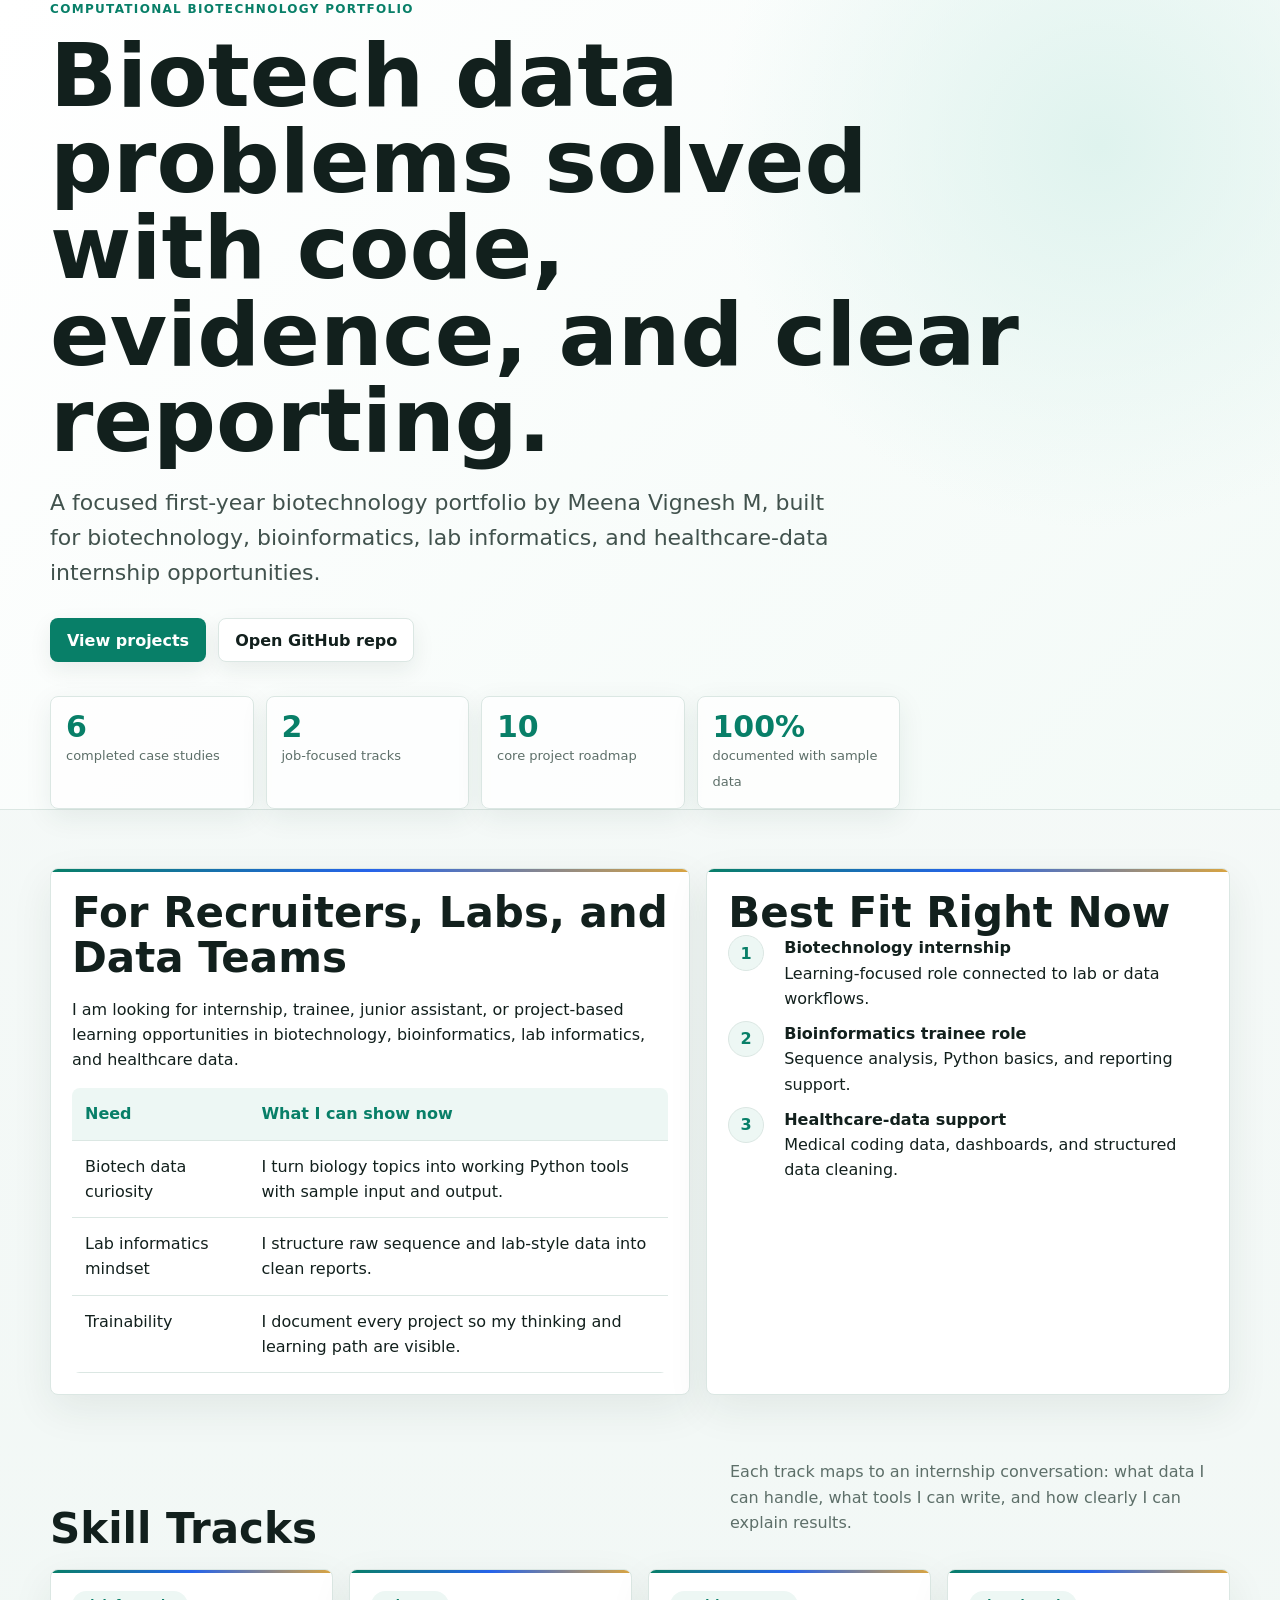
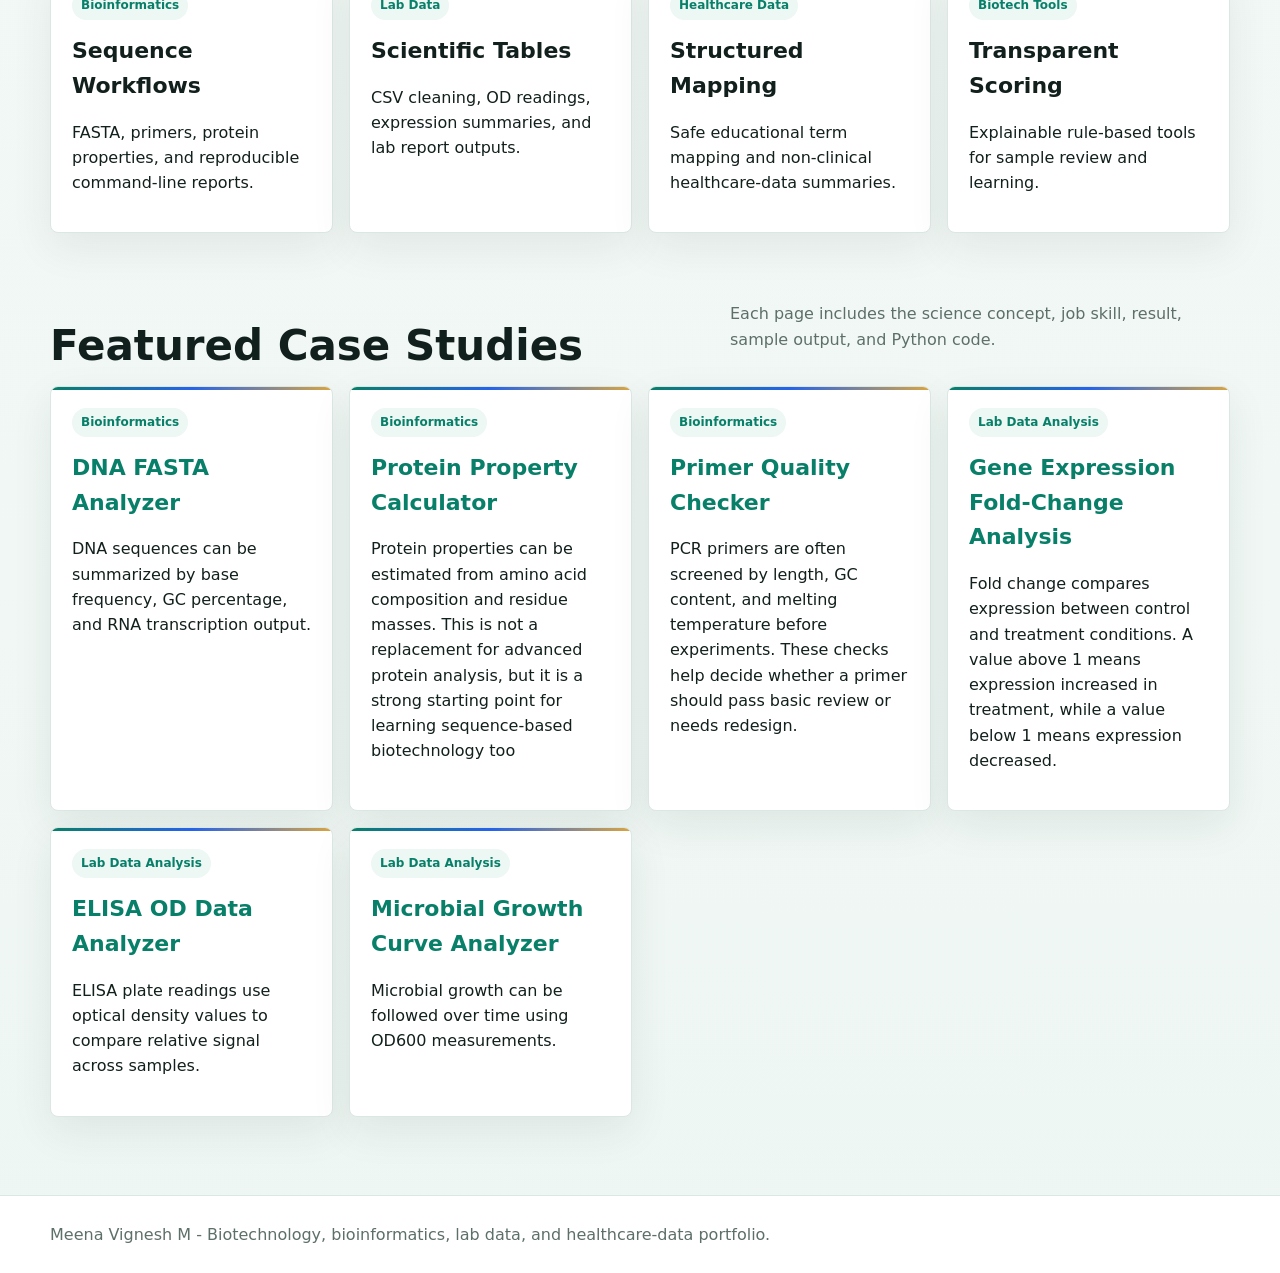
==== commit 4b8d8b44: "Add computational biotech portfolio project" ====
--- a/docs/index.html
+++ b/docs/index.html
@@ -55,7 +55,7 @@
   <h1>Biotech data problems solved with code, evidence, and clear reporting.</h1>
   <p class="lead">A focused first-year biotechnology portfolio by Meena Vignesh M, built for biotechnology, bioinformatics, lab informatics, and healthcare-data internship opportunities.</p>
   <div class="hero-actions"><a class="button primary" href="#projects">View projects</a><a class="button" href="https://github.com/meenavignesh-svg/daily-biotech-projects">Open GitHub repo</a></div>
-  <div class="stats"><div class="stat"><strong>5</strong><span>completed case studies</span></div><div class="stat"><strong>2</strong><span>job-focused tracks</span></div><div class="stat"><strong>10</strong><span>core project roadmap</span></div><div class="stat"><strong>100%</strong><span>documented with sample data</span></div></div>
+  <div class="stats"><div class="stat"><strong>6</strong><span>completed case studies</span></div><div class="stat"><strong>2</strong><span>job-focused tracks</span></div><div class="stat"><strong>10</strong><span>core project roadmap</span></div><div class="stat"><strong>100%</strong><span>documented with sample data</span></div></div>
 </div></header>
 
 <main><div class="wrap">
@@ -107,6 +107,13 @@
   <p>ELISA plate readings use optical density values to compare relative signal across samples.</p>
 </article>
 
+
+<article class="card">
+  <span class="pill">Lab Data Analysis</span>
+  <h3><a href="lab-data-analysis/06-microbial-growth-curve-analyzer/">Microbial Growth Curve Analyzer</a></h3>
+  <p>Microbial growth can be followed over time using OD600 measurements.</p>
+</article>
+
 </div></div></main>
 <footer><div class="wrap">Meena Vignesh M - Biotechnology, bioinformatics, lab data, and healthcare-data portfolio.</div></footer>
 </body>
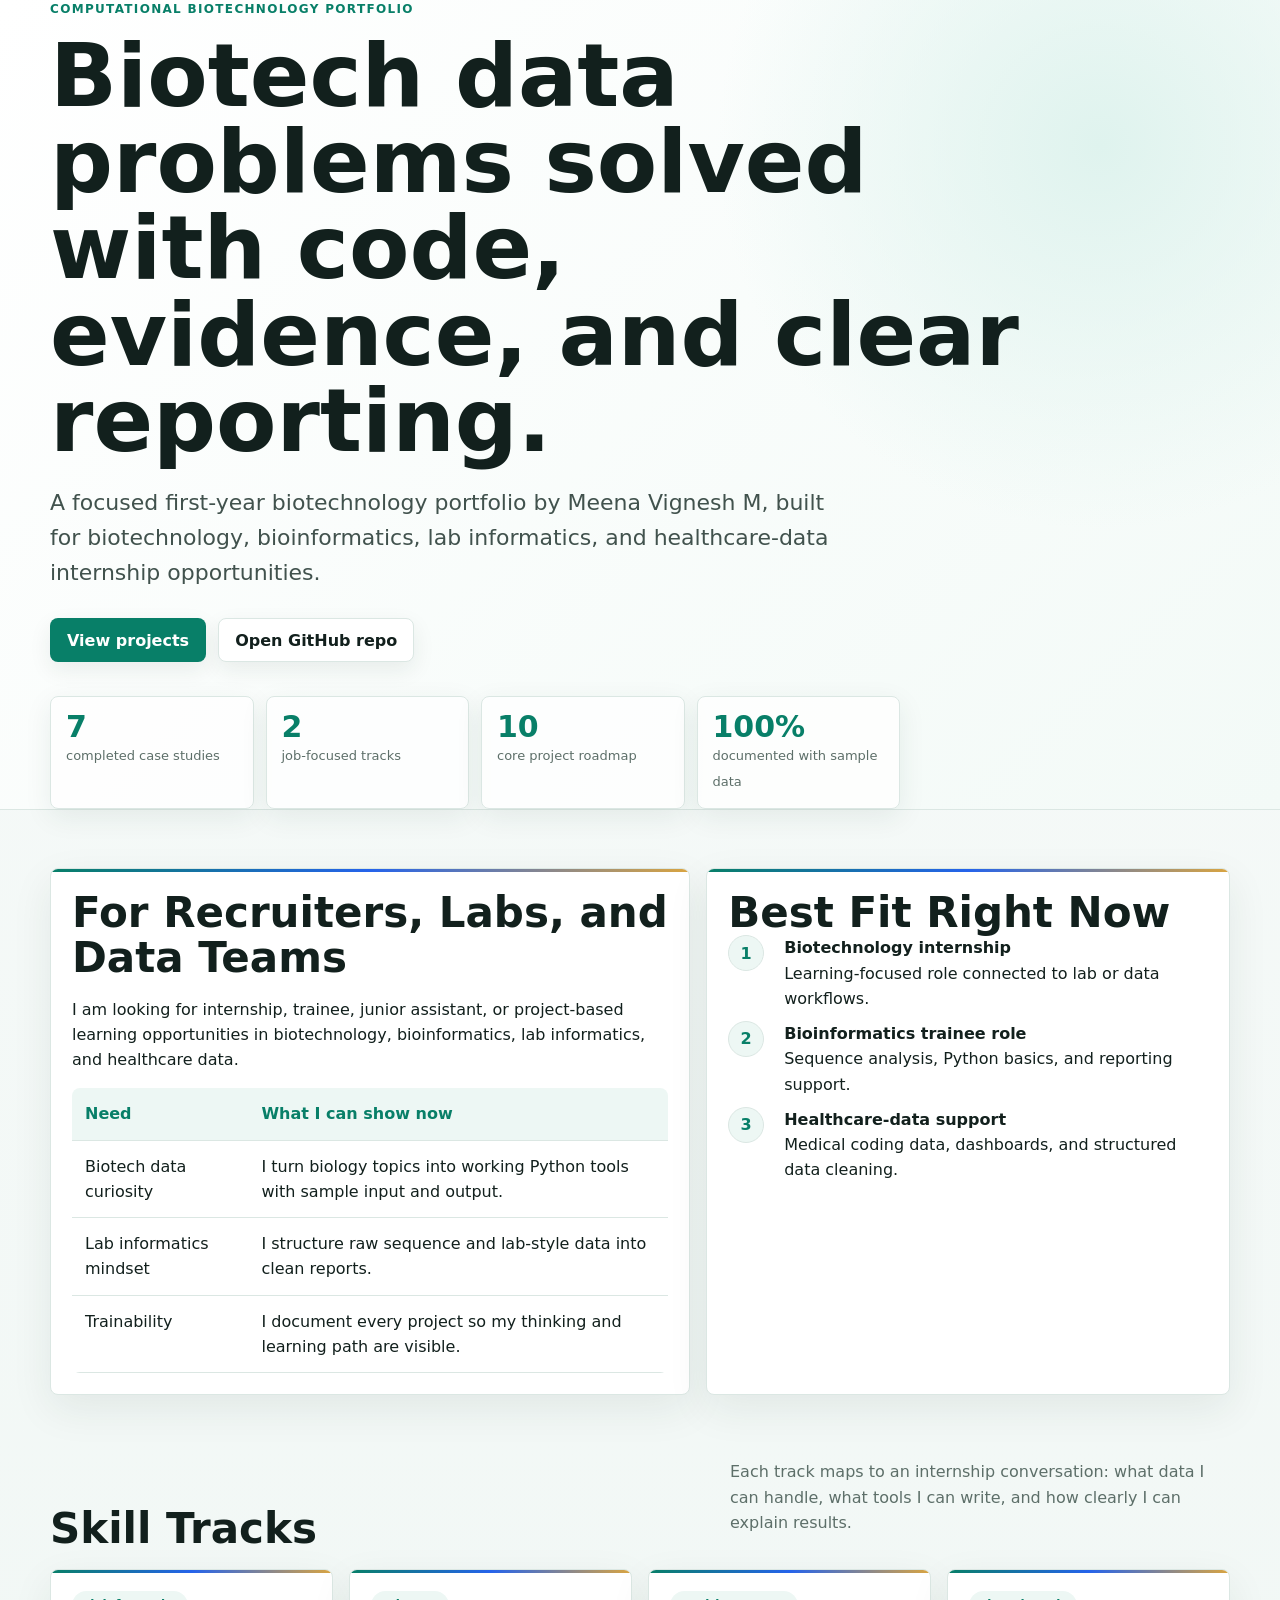
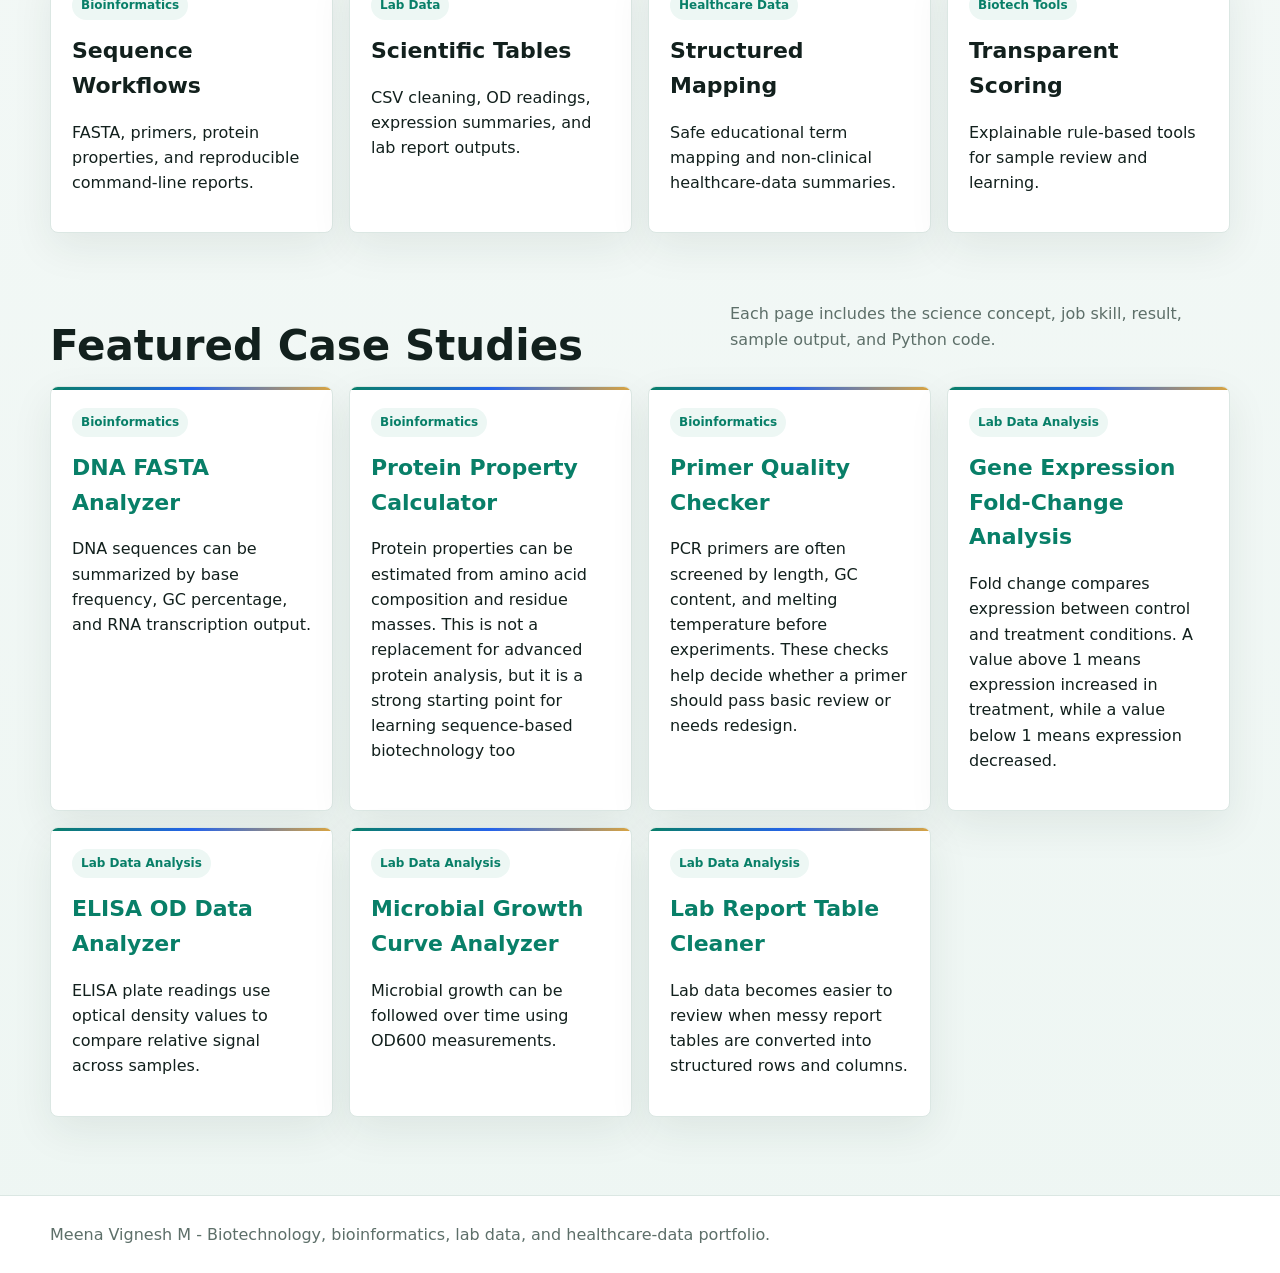
==== commit adc9cc98: "Add computational biotech portfolio project" ====
--- a/docs/index.html
+++ b/docs/index.html
@@ -55,7 +55,7 @@
   <h1>Biotech data problems solved with code, evidence, and clear reporting.</h1>
   <p class="lead">A focused first-year biotechnology portfolio by Meena Vignesh M, built for biotechnology, bioinformatics, lab informatics, and healthcare-data internship opportunities.</p>
   <div class="hero-actions"><a class="button primary" href="#projects">View projects</a><a class="button" href="https://github.com/meenavignesh-svg/daily-biotech-projects">Open GitHub repo</a></div>
-  <div class="stats"><div class="stat"><strong>6</strong><span>completed case studies</span></div><div class="stat"><strong>2</strong><span>job-focused tracks</span></div><div class="stat"><strong>10</strong><span>core project roadmap</span></div><div class="stat"><strong>100%</strong><span>documented with sample data</span></div></div>
+  <div class="stats"><div class="stat"><strong>7</strong><span>completed case studies</span></div><div class="stat"><strong>2</strong><span>job-focused tracks</span></div><div class="stat"><strong>10</strong><span>core project roadmap</span></div><div class="stat"><strong>100%</strong><span>documented with sample data</span></div></div>
 </div></header>
 
 <main><div class="wrap">
@@ -114,6 +114,13 @@
   <p>Microbial growth can be followed over time using OD600 measurements.</p>
 </article>
 
+
+<article class="card">
+  <span class="pill">Lab Data Analysis</span>
+  <h3><a href="lab-data-analysis/07-lab-report-table-cleaner/">Lab Report Table Cleaner</a></h3>
+  <p>Lab data becomes easier to review when messy report tables are converted into structured rows and columns.</p>
+</article>
+
 </div></div></main>
 <footer><div class="wrap">Meena Vignesh M - Biotechnology, bioinformatics, lab data, and healthcare-data portfolio.</div></footer>
 </body>
